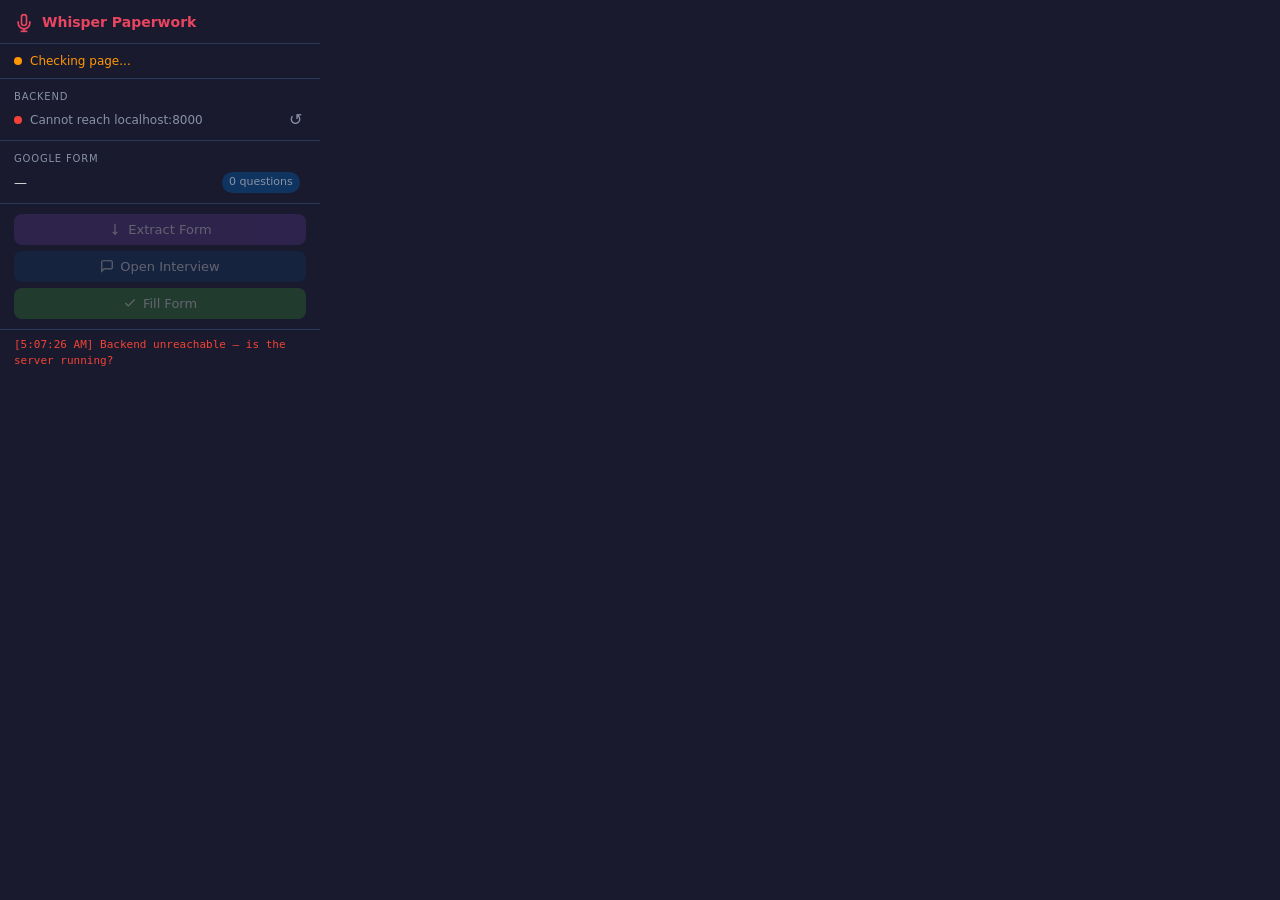
==== extension/popup/popup.html @ 276131f4 "feat: inject floating interview panel into Google Form page instead of opening new tab" ====
<!DOCTYPE html>
<html lang="en">
<head>
  <meta charset="UTF-8" />
  <meta name="viewport" content="width=device-width, initial-scale=1.0" />
  <title>Local Whisper Paperwork</title>
  <link rel="stylesheet" href="popup.css" />
</head>
<body>
  <header>
    <div class="logo">
      <svg width="20" height="20" viewBox="0 0 24 24" fill="none" stroke="currentColor" stroke-width="2">
        <path d="M12 2a3 3 0 0 0-3 3v7a3 3 0 0 0 6 0V5a3 3 0 0 0-3-3Z"/>
        <path d="M19 10v2a7 7 0 0 1-14 0v-2"/>
        <line x1="12" y1="19" x2="12" y2="22"/>
        <line x1="8" y1="22" x2="16" y2="22"/>
      </svg>
      <span>Whisper Paperwork</span>
    </div>
  </header>

  <!-- Status Banner -->
  <div id="status-banner" class="status-banner status-checking">
    <div class="status-dot"></div>
    <span id="status-text">Checking page...</span>
  </div>

  <!-- Backend Connection -->
  <div class="section">
    <div class="section-label">Backend</div>
    <div class="backend-row">
      <div id="backend-indicator" class="indicator indicator-checking"></div>
      <span id="backend-text">Connecting to localhost:8000…</span>
      <button id="btn-retry-backend" class="btn-icon" title="Retry connection">↺</button>
    </div>
  </div>

  <!-- Form Detection Section -->
  <div class="section" id="section-form">
    <div class="section-label">Google Form</div>
    <div id="form-info" class="form-info">
      <span id="form-title-text" class="form-title-text">—</span>
      <span id="form-question-count" class="badge">0 questions</span>
    </div>
  </div>

  <!-- Actions -->
  <div class="actions">
    <button id="btn-extract" class="btn btn-primary" disabled>
      <svg width="14" height="14" viewBox="0 0 24 24" fill="none" stroke="currentColor" stroke-width="2">
        <polyline points="8 17 12 21 16 17"/>
        <line x1="12" y1="21" x2="12" y2="3"/>
      </svg>
      Extract Form
    </button>

    <button id="btn-open-ui" class="btn btn-secondary" disabled>
      <svg width="14" height="14" viewBox="0 0 24 24" fill="none" stroke="currentColor" stroke-width="2">
        <path d="M21 15a2 2 0 0 1-2 2H7l-4 4V5a2 2 0 0 1 2-2h14a2 2 0 0 1 2 2z"/>
      </svg>
      Open Interview
    </button>

    <button id="btn-fill" class="btn btn-success" disabled>
      <svg width="14" height="14" viewBox="0 0 24 24" fill="none" stroke="currentColor" stroke-width="2">
        <polyline points="20 6 9 17 4 12"/>
      </svg>
      Fill Form
    </button>
  </div>

  <!-- Progress Bar (shown during fill) -->
  <div id="fill-progress" class="fill-progress hidden">
    <div class="progress-bar">
      <div id="progress-fill" class="progress-fill" style="width: 0%"></div>
    </div>
    <span id="progress-text">Filling 0 / 0 fields…</span>
  </div>

  <!-- Log -->
  <div id="log" class="log"></div>


  <script src="popup.js"></script>
</body>
</html>
---- extension/popup/popup.css ----
*, *::before, *::after {
  box-sizing: border-box;
  margin: 0;
  padding: 0;
}

:root {
  --bg: #1a1a2e;
  --surface: #16213e;
  --surface2: #0f3460;
  --accent: #e94560;
  --accent2: #533483;
  --success: #4caf50;
  --warning: #ff9800;
  --error: #f44336;
  --text: #eaeaea;
  --text-muted: #8892a4;
  --border: #2a3a5e;
  --radius: 8px;
  --font: 'Segoe UI', system-ui, sans-serif;
}

body {
  font-family: var(--font);
  background: var(--bg);
  color: var(--text);
  width: 320px;
  min-height: 100px;
  font-size: 13px;
  line-height: 1.5;
}

/* ── Header ── */
header {
  padding: 12px 14px 10px;
  border-bottom: 1px solid var(--border);
}

.logo {
  display: flex;
  align-items: center;
  gap: 8px;
  color: var(--accent);
  font-weight: 600;
  font-size: 14px;
}

/* ── Status Banner ── */
.status-banner {
  display: flex;
  align-items: center;
  gap: 8px;
  padding: 8px 14px;
  font-size: 12px;
  font-weight: 500;
  border-bottom: 1px solid var(--border);
}

.status-dot {
  width: 8px;
  height: 8px;
  border-radius: 50%;
  flex-shrink: 0;
}

.status-checking .status-dot { background: var(--warning); animation: pulse 1.5s infinite; }
.status-ok      .status-dot { background: var(--success); }
.status-error   .status-dot { background: var(--error); }
.status-none    .status-dot { background: var(--text-muted); }

.status-checking { color: var(--warning); }
.status-ok       { color: var(--success); }
.status-error    { color: var(--error); }
.status-none     { color: var(--text-muted); }

/* ── Sections ── */
.section {
  padding: 10px 14px;
  border-bottom: 1px solid var(--border);
}

.section-label {
  font-size: 10px;
  text-transform: uppercase;
  letter-spacing: 0.08em;
  color: var(--text-muted);
  margin-bottom: 6px;
}

/* Backend row */
.backend-row {
  display: flex;
  align-items: center;
  gap: 8px;
}

.indicator {
  width: 8px;
  height: 8px;
  border-radius: 50%;
  flex-shrink: 0;
}

.indicator-checking { background: var(--warning); animation: pulse 1.5s infinite; }
.indicator-ok       { background: var(--success); }
.indicator-error    { background: var(--error); }

#backend-text {
  flex: 1;
  font-size: 12px;
  color: var(--text-muted);
}

/* Form info */
.form-info {
  display: flex;
  align-items: center;
  gap: 8px;
  flex-wrap: wrap;
}

.form-title-text {
  font-size: 13px;
  color: var(--text);
  flex: 1;
  white-space: nowrap;
  overflow: hidden;
  text-overflow: ellipsis;
  max-width: 200px;
}

.badge {
  background: var(--surface2);
  color: var(--text-muted);
  font-size: 11px;
  padding: 2px 7px;
  border-radius: 99px;
  white-space: nowrap;
}

/* ── Action Buttons ── */
.actions {
  display: flex;
  flex-direction: column;
  gap: 6px;
  padding: 10px 14px;
  border-bottom: 1px solid var(--border);
}

.btn {
  display: flex;
  align-items: center;
  justify-content: center;
  gap: 6px;
  width: 100%;
  padding: 8px 14px;
  border: none;
  border-radius: var(--radius);
  font-family: var(--font);
  font-size: 13px;
  font-weight: 500;
  cursor: pointer;
  transition: opacity 0.15s, transform 0.1s;
}

.btn:hover:not(:disabled) { opacity: 0.88; }
.btn:active:not(:disabled) { transform: scale(0.98); }
.btn:disabled { opacity: 0.35; cursor: not-allowed; }

.btn-primary { background: var(--accent2); color: var(--text); }
.btn-secondary { background: var(--surface2); color: var(--text); }
.btn-success { background: #2e7d32; color: var(--text); }

.btn-icon {
  background: none;
  border: none;
  color: var(--text-muted);
  cursor: pointer;
  font-size: 16px;
  padding: 2px 4px;
  border-radius: 4px;
  line-height: 1;
}
.btn-icon:hover { color: var(--text); background: var(--surface); }

/* ── Progress Bar ── */
.fill-progress {
  padding: 8px 14px;
  border-bottom: 1px solid var(--border);
}

.progress-bar {
  height: 4px;
  background: var(--surface2);
  border-radius: 2px;
  overflow: hidden;
  margin-bottom: 4px;
}

.progress-fill {
  height: 100%;
  background: var(--success);
  transition: width 0.3s ease;
}

#progress-text {
  font-size: 11px;
  color: var(--text-muted);
}

/* ── Log ── */
.log {
  padding: 6px 14px;
  max-height: 80px;
  overflow-y: auto;
  font-size: 11px;
  color: var(--text-muted);
  font-family: 'Consolas', monospace;
}

.log-entry {
  padding: 1px 0;
}
.log-entry.error { color: var(--error); }
.log-entry.success { color: var(--success); }
.log-entry.info { color: var(--text-muted); }

/* ── Footer ── */
footer {
  padding: 8px 14px;
  text-align: right;
}

footer a {
  color: var(--text-muted);
  text-decoration: none;
  font-size: 11px;
}

footer a:hover { color: var(--accent); }

/* ── Utilities ── */
.hidden { display: none !important; }

@keyframes pulse {
  0%, 100% { opacity: 1; }
  50% { opacity: 0.4; }
}
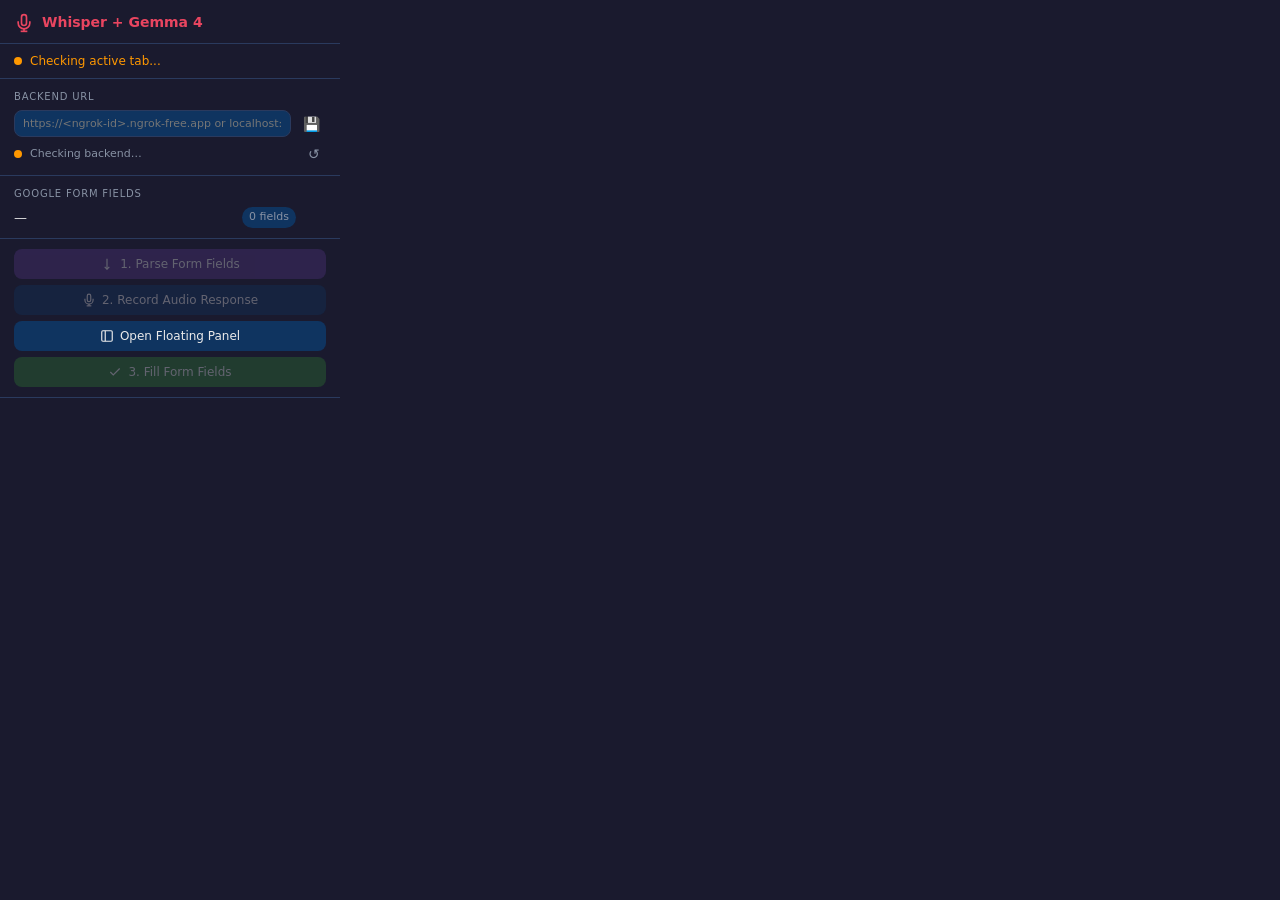
==== commit 8a158d1e: "implemented backend schema" ====
--- a/extension/popup/popup.html
+++ b/extension/popup/popup.html
@@ -15,58 +15,85 @@
         <line x1="12" y1="19" x2="12" y2="22"/>
         <line x1="8" y1="22" x2="16" y2="22"/>
       </svg>
-      <span>Whisper Paperwork</span>
+      <span>Whisper + Gemma 4</span>
     </div>
   </header>
 
   <!-- Status Banner -->
   <div id="status-banner" class="status-banner status-checking">
     <div class="status-dot"></div>
-    <span id="status-text">Checking page...</span>
+    <span id="status-text">Checking active tab...</span>
   </div>
 
-  <!-- Backend Connection -->
+  <!-- Backend Configuration -->
   <div class="section">
-    <div class="section-label">Backend</div>
-    <div class="backend-row">
+    <div class="section-label">Backend URL</div>
+    <div class="input-url-row">
+      <input type="text" id="backend-url-input" placeholder="https://<ngrok-id>.ngrok-free.app or localhost:8000" />
+      <button id="btn-save-url" class="btn-icon" title="Save URL">💾</button>
+    </div>
+    <div class="backend-row" style="margin-top: 6px;">
       <div id="backend-indicator" class="indicator indicator-checking"></div>
-      <span id="backend-text">Connecting to localhost:8000…</span>
-      <button id="btn-retry-backend" class="btn-icon" title="Retry connection">↺</button>
+      <span id="backend-text">Checking backend…</span>
+      <button id="btn-retry-backend" class="btn-icon" title="Refresh status">↺</button>
     </div>
   </div>
 
-  <!-- Form Detection Section -->
+  <!-- Form Fields Section -->
   <div class="section" id="section-form">
-    <div class="section-label">Google Form</div>
+    <div class="section-label">Google Form Fields</div>
     <div id="form-info" class="form-info">
       <span id="form-title-text" class="form-title-text">—</span>
-      <span id="form-question-count" class="badge">0 questions</span>
+      <span id="form-question-count" class="badge">0 fields</span>
     </div>
   </div>
 
   <!-- Actions -->
   <div class="actions">
-    <button id="btn-extract" class="btn btn-primary" disabled>
+    <!-- 1. Parse Fields -->
+    <button id="btn-parse-fields" class="btn btn-primary" disabled>
       <svg width="14" height="14" viewBox="0 0 24 24" fill="none" stroke="currentColor" stroke-width="2">
         <polyline points="8 17 12 21 16 17"/>
         <line x1="12" y1="21" x2="12" y2="3"/>
       </svg>
-      Extract Form
+      1. Parse Form Fields
     </button>
 
-    <button id="btn-open-ui" class="btn btn-secondary" disabled>
+    <!-- 2. Record & Process Audio -->
+    <button id="btn-record-audio" class="btn btn-secondary" disabled>
       <svg width="14" height="14" viewBox="0 0 24 24" fill="none" stroke="currentColor" stroke-width="2">
-        <path d="M21 15a2 2 0 0 1-2 2H7l-4 4V5a2 2 0 0 1 2-2h14a2 2 0 0 1 2 2z"/>
+        <path d="M12 2a3 3 0 0 0-3 3v7a3 3 0 0 0 6 0V5a3 3 0 0 0-3-3Z"/>
+        <path d="M19 10v2a7 7 0 0 1-14 0v-2"/>
+        <line x1="12" y1="19" x2="12" y2="22"/>
+        <line x1="8" y1="22" x2="16" y2="22"/>
       </svg>
-      Open Interview
+      <span id="mic-label">2. Record Audio Response</span>
     </button>
 
+    <!-- Floating Interview Panel Button -->
+    <button id="btn-open-panel" class="btn btn-secondary" style="background: var(--surface2);">
+      <svg width="14" height="14" viewBox="0 0 24 24" fill="none" stroke="currentColor" stroke-width="2">
+        <rect x="3" y="3" width="18" height="18" rx="2" ry="2"/>
+        <line x1="9" y1="3" x2="9" y2="21"/>
+      </svg>
+      Open Floating Panel
+    </button>
+
+    <!-- 3. Fill Form -->
     <button id="btn-fill" class="btn btn-success" disabled>
       <svg width="14" height="14" viewBox="0 0 24 24" fill="none" stroke="currentColor" stroke-width="2">
         <polyline points="20 6 9 17 4 12"/>
       </svg>
-      Fill Form
+      3. Fill Form Fields
     </button>
+  </div>
+
+  <!-- Transcript / Result Box -->
+  <div id="result-box" class="result-box hidden">
+    <div class="result-title">Transcript:</div>
+    <div id="transcript-preview" class="transcript-preview"></div>
+    <div class="result-title" style="margin-top: 6px;">Mapped Entries:</div>
+    <div id="mapped-preview" class="mapped-preview"></div>
   </div>
 
   <!-- Progress Bar (shown during fill) -->
@@ -80,7 +107,6 @@
   <!-- Log -->
   <div id="log" class="log"></div>
 
-
   <script src="popup.js"></script>
 </body>
 </html>
--- a/extension/popup/popup.css
+++ b/extension/popup/popup.css
@@ -24,8 +24,8 @@
   font-family: var(--font);
   background: var(--bg);
   color: var(--text);
-  width: 320px;
-  min-height: 100px;
+  width: 340px;
+  min-height: 120px;
   font-size: 13px;
   line-height: 1.5;
 }
@@ -87,6 +87,26 @@
   margin-bottom: 6px;
 }
 
+.input-url-row {
+  display: flex;
+  gap: 6px;
+}
+
+.input-url-row input {
+  flex: 1;
+  background: var(--surface2);
+  border: 1px solid var(--border);
+  border-radius: var(--radius);
+  padding: 6px 8px;
+  font-family: var(--font);
+  font-size: 11px;
+  color: var(--text);
+  outline: none;
+}
+.input-url-row input:focus {
+  border-color: var(--accent);
+}
+
 /* Backend row */
 .backend-row {
   display: flex;
@@ -107,8 +127,11 @@
 
 #backend-text {
   flex: 1;
-  font-size: 12px;
-  color: var(--text-muted);
+  font-size: 11px;
+  color: var(--text-muted);
+  white-space: nowrap;
+  overflow: hidden;
+  text-overflow: ellipsis;
 }
 
 /* Form info */
@@ -126,7 +149,7 @@
   white-space: nowrap;
   overflow: hidden;
   text-overflow: ellipsis;
-  max-width: 200px;
+  max-width: 220px;
 }
 
 .badge {
@@ -157,7 +180,7 @@
   border: none;
   border-radius: var(--radius);
   font-family: var(--font);
-  font-size: 13px;
+  font-size: 12px;
   font-weight: 500;
   cursor: pointer;
   transition: opacity 0.15s, transform 0.1s;
@@ -169,6 +192,7 @@
 
 .btn-primary { background: var(--accent2); color: var(--text); }
 .btn-secondary { background: var(--surface2); color: var(--text); }
+.btn-secondary.recording { background: var(--accent); animation: pulse 1s infinite; }
 .btn-success { background: #2e7d32; color: var(--text); }
 
 .btn-icon {
@@ -176,12 +200,42 @@
   border: none;
   color: var(--text-muted);
   cursor: pointer;
-  font-size: 16px;
-  padding: 2px 4px;
+  font-size: 14px;
+  padding: 4px 6px;
   border-radius: 4px;
   line-height: 1;
 }
 .btn-icon:hover { color: var(--text); background: var(--surface); }
+
+/* ── Result Box ── */
+.result-box {
+  padding: 8px 14px;
+  border-bottom: 1px solid var(--border);
+  background: rgba(0, 0, 0, 0.15);
+  max-height: 130px;
+  overflow-y: auto;
+}
+
+.result-title {
+  font-size: 10px;
+  text-transform: uppercase;
+  color: var(--text-muted);
+}
+
+.transcript-preview {
+  font-size: 12px;
+  color: var(--text);
+  font-style: italic;
+  margin-top: 2px;
+}
+
+.mapped-preview {
+  font-size: 11px;
+  color: var(--success);
+  font-family: 'Consolas', monospace;
+  white-space: pre-wrap;
+  margin-top: 2px;
+}
 
 /* ── Progress Bar ── */
 .fill-progress {
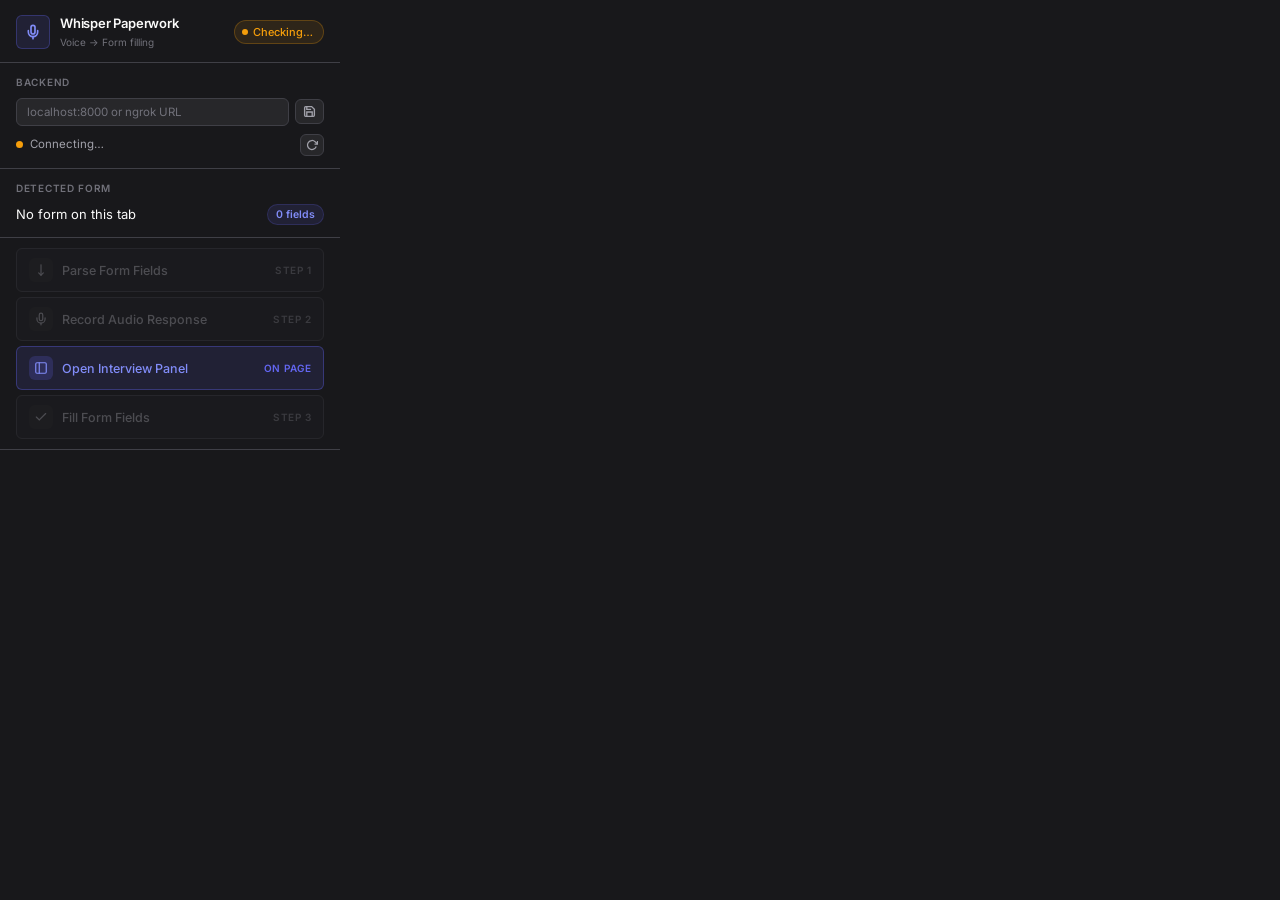
==== commit a3f9b333: "fix(extension): manifest match pattern & redesign popup UI" ====
--- a/extension/popup/popup.html
+++ b/extension/popup/popup.html
@@ -3,108 +3,126 @@
 <head>
   <meta charset="UTF-8" />
   <meta name="viewport" content="width=device-width, initial-scale=1.0" />
-  <title>Local Whisper Paperwork</title>
+  <title>Whisper Paperwork</title>
+  <link rel="preconnect" href="https://fonts.googleapis.com" />
+  <link href="https://fonts.googleapis.com/css2?family=Inter:wght@400;500;600;700&display=swap" rel="stylesheet" />
   <link rel="stylesheet" href="popup.css" />
 </head>
 <body>
-  <header>
-    <div class="logo">
-      <svg width="20" height="20" viewBox="0 0 24 24" fill="none" stroke="currentColor" stroke-width="2">
-        <path d="M12 2a3 3 0 0 0-3 3v7a3 3 0 0 0 6 0V5a3 3 0 0 0-3-3Z"/>
-        <path d="M19 10v2a7 7 0 0 1-14 0v-2"/>
-        <line x1="12" y1="19" x2="12" y2="22"/>
-        <line x1="8" y1="22" x2="16" y2="22"/>
-      </svg>
-      <span>Whisper + Gemma 4</span>
+
+  <!-- ── Header ─────────────────────────────────────────────── -->
+  <header class="header">
+    <div class="header-brand">
+      <div class="brand-icon">
+        <svg width="16" height="16" viewBox="0 0 24 24" fill="none" stroke="currentColor" stroke-width="2.5" stroke-linecap="round" stroke-linejoin="round">
+          <path d="M12 2a3 3 0 0 0-3 3v7a3 3 0 0 0 6 0V5a3 3 0 0 0-3-3Z"/>
+          <path d="M19 10v2a7 7 0 0 1-14 0v-2"/>
+          <line x1="12" y1="19" x2="12" y2="22"/>
+        </svg>
+      </div>
+      <div>
+        <div class="brand-name">Whisper Paperwork</div>
+        <div class="brand-tagline">Voice → Form filling</div>
+      </div>
+    </div>
+    <div id="tab-pill" class="tab-pill tab-pill--checking">
+      <span class="tab-pill__dot"></span>
+      <span id="tab-pill-text">Checking…</span>
     </div>
   </header>
 
-  <!-- Status Banner -->
-  <div id="status-banner" class="status-banner status-checking">
-    <div class="status-dot"></div>
-    <span id="status-text">Checking active tab...</span>
-  </div>
+  <!-- ── Backend card ────────────────────────────────────────── -->
+  <section class="card">
+    <div class="card-label">Backend</div>
+    <div class="url-row">
+      <input
+        type="text"
+        id="backend-url-input"
+        class="url-input"
+        placeholder="localhost:8000 or ngrok URL"
+        autocomplete="off"
+        spellcheck="false"
+      />
+      <button id="btn-save-url" class="icon-btn" title="Save URL">
+        <svg width="13" height="13" viewBox="0 0 24 24" fill="none" stroke="currentColor" stroke-width="2.5"><path d="M19 21H5a2 2 0 0 1-2-2V5a2 2 0 0 1 2-2h11l5 5v11a2 2 0 0 1-2 2z"/><polyline points="17 21 17 13 7 13 7 21"/><polyline points="7 3 7 8 15 8"/></svg>
+      </button>
+    </div>
+    <div class="backend-status-row">
+      <div class="status-dot" id="backend-dot" data-state="checking"></div>
+      <span class="status-text" id="backend-text">Connecting…</span>
+      <button id="btn-retry-backend" class="icon-btn icon-btn--sm" title="Retry">
+        <svg width="12" height="12" viewBox="0 0 24 24" fill="none" stroke="currentColor" stroke-width="2.5"><polyline points="23 4 23 10 17 10"/><path d="M20.49 15a9 9 0 1 1-2.12-9.36L23 10"/></svg>
+      </button>
+    </div>
+  </section>
 
-  <!-- Backend Configuration -->
-  <div class="section">
-    <div class="section-label">Backend URL</div>
-    <div class="input-url-row">
-      <input type="text" id="backend-url-input" placeholder="https://<ngrok-id>.ngrok-free.app or localhost:8000" />
-      <button id="btn-save-url" class="btn-icon" title="Save URL">💾</button>
+  <!-- ── Form info card ──────────────────────────────────────── -->
+  <section class="card" id="section-form">
+    <div class="card-label">Detected Form</div>
+    <div class="form-row">
+      <span class="form-title" id="form-title-text">No form on this tab</span>
+      <span class="field-badge" id="form-question-count">0 fields</span>
     </div>
-    <div class="backend-row" style="margin-top: 6px;">
-      <div id="backend-indicator" class="indicator indicator-checking"></div>
-      <span id="backend-text">Checking backend…</span>
-      <button id="btn-retry-backend" class="btn-icon" title="Refresh status">↺</button>
+  </section>
+
+  <!-- ── Actions ────────────────────────────────────────────── -->
+  <section class="actions-section">
+
+    <button id="btn-parse-fields" class="action-btn" disabled>
+      <span class="action-btn__icon">
+        <svg width="14" height="14" viewBox="0 0 24 24" fill="none" stroke="currentColor" stroke-width="2" stroke-linecap="round"><polyline points="8 17 12 21 16 17"/><line x1="12" y1="21" x2="12" y2="3"/></svg>
+      </span>
+      <span class="action-btn__label">Parse Form Fields</span>
+      <span class="action-btn__step">Step 1</span>
+    </button>
+
+    <button id="btn-record-audio" class="action-btn" disabled>
+      <span class="action-btn__icon" id="mic-icon">
+        <svg width="14" height="14" viewBox="0 0 24 24" fill="none" stroke="currentColor" stroke-width="2" stroke-linecap="round"><path d="M12 2a3 3 0 0 0-3 3v7a3 3 0 0 0 6 0V5a3 3 0 0 0-3-3Z"/><path d="M19 10v2a7 7 0 0 1-14 0v-2"/><line x1="12" y1="19" x2="12" y2="22"/></svg>
+      </span>
+      <span class="action-btn__label" id="mic-label">Record Audio Response</span>
+      <span class="action-btn__step">Step 2</span>
+    </button>
+
+    <button id="btn-open-panel" class="action-btn action-btn--highlight">
+      <span class="action-btn__icon">
+        <svg width="14" height="14" viewBox="0 0 24 24" fill="none" stroke="currentColor" stroke-width="2" stroke-linecap="round"><rect x="3" y="3" width="18" height="18" rx="2"/><line x1="9" y1="3" x2="9" y2="21"/></svg>
+      </span>
+      <span class="action-btn__label">Open Interview Panel</span>
+      <span class="action-btn__step">On page</span>
+    </button>
+
+    <button id="btn-fill" class="action-btn action-btn--success" disabled>
+      <span class="action-btn__icon">
+        <svg width="14" height="14" viewBox="0 0 24 24" fill="none" stroke="currentColor" stroke-width="2" stroke-linecap="round"><polyline points="20 6 9 17 4 12"/></svg>
+      </span>
+      <span class="action-btn__label">Fill Form Fields</span>
+      <span class="action-btn__step">Step 3</span>
+    </button>
+
+  </section>
+
+  <!-- ── Transcript result ───────────────────────────────────── -->
+  <div id="result-box" class="result-box hidden">
+    <div class="result-row">
+      <span class="result-label">Transcript</span>
+      <div id="transcript-preview" class="result-content"></div>
+    </div>
+    <div class="result-row" style="margin-top: 6px;">
+      <span class="result-label">Mapped</span>
+      <div id="mapped-preview" class="result-content result-content--mono"></div>
     </div>
   </div>
 
-  <!-- Form Fields Section -->
-  <div class="section" id="section-form">
-    <div class="section-label">Google Form Fields</div>
-    <div id="form-info" class="form-info">
-      <span id="form-title-text" class="form-title-text">—</span>
-      <span id="form-question-count" class="badge">0 fields</span>
+  <!-- ── Fill progress ──────────────────────────────────────── -->
+  <div id="fill-progress" class="fill-progress hidden">
+    <div class="progress-track">
+      <div id="progress-fill" class="progress-bar-fill" style="width: 0%"></div>
     </div>
+    <span id="progress-text" class="progress-label">Filling…</span>
   </div>
 
-  <!-- Actions -->
-  <div class="actions">
-    <!-- 1. Parse Fields -->
-    <button id="btn-parse-fields" class="btn btn-primary" disabled>
-      <svg width="14" height="14" viewBox="0 0 24 24" fill="none" stroke="currentColor" stroke-width="2">
-        <polyline points="8 17 12 21 16 17"/>
-        <line x1="12" y1="21" x2="12" y2="3"/>
-      </svg>
-      1. Parse Form Fields
-    </button>
-
-    <!-- 2. Record & Process Audio -->
-    <button id="btn-record-audio" class="btn btn-secondary" disabled>
-      <svg width="14" height="14" viewBox="0 0 24 24" fill="none" stroke="currentColor" stroke-width="2">
-        <path d="M12 2a3 3 0 0 0-3 3v7a3 3 0 0 0 6 0V5a3 3 0 0 0-3-3Z"/>
-        <path d="M19 10v2a7 7 0 0 1-14 0v-2"/>
-        <line x1="12" y1="19" x2="12" y2="22"/>
-        <line x1="8" y1="22" x2="16" y2="22"/>
-      </svg>
-      <span id="mic-label">2. Record Audio Response</span>
-    </button>
-
-    <!-- Floating Interview Panel Button -->
-    <button id="btn-open-panel" class="btn btn-secondary" style="background: var(--surface2);">
-      <svg width="14" height="14" viewBox="0 0 24 24" fill="none" stroke="currentColor" stroke-width="2">
-        <rect x="3" y="3" width="18" height="18" rx="2" ry="2"/>
-        <line x1="9" y1="3" x2="9" y2="21"/>
-      </svg>
-      Open Floating Panel
-    </button>
-
-    <!-- 3. Fill Form -->
-    <button id="btn-fill" class="btn btn-success" disabled>
-      <svg width="14" height="14" viewBox="0 0 24 24" fill="none" stroke="currentColor" stroke-width="2">
-        <polyline points="20 6 9 17 4 12"/>
-      </svg>
-      3. Fill Form Fields
-    </button>
-  </div>
-
-  <!-- Transcript / Result Box -->
-  <div id="result-box" class="result-box hidden">
-    <div class="result-title">Transcript:</div>
-    <div id="transcript-preview" class="transcript-preview"></div>
-    <div class="result-title" style="margin-top: 6px;">Mapped Entries:</div>
-    <div id="mapped-preview" class="mapped-preview"></div>
-  </div>
-
-  <!-- Progress Bar (shown during fill) -->
-  <div id="fill-progress" class="fill-progress hidden">
-    <div class="progress-bar">
-      <div id="progress-fill" class="progress-fill" style="width: 0%"></div>
-    </div>
-    <span id="progress-text">Filling 0 / 0 fields…</span>
-  </div>
-
-  <!-- Log -->
+  <!-- ── Log ────────────────────────────────────────────────── -->
   <div id="log" class="log"></div>
 
   <script src="popup.js"></script>
--- a/extension/popup/popup.css
+++ b/extension/popup/popup.css
@@ -1,3 +1,5 @@
+@import url('https://fonts.googleapis.com/css2?family=Inter:wght@400;500;600;700&display=swap');
+
 *, *::before, *::after {
   box-sizing: border-box;
   margin: 0;
@@ -5,19 +7,30 @@
 }
 
 :root {
-  --bg: #1a1a2e;
-  --surface: #16213e;
-  --surface2: #0f3460;
-  --accent: #e94560;
-  --accent2: #533483;
-  --success: #4caf50;
-  --warning: #ff9800;
-  --error: #f44336;
-  --text: #eaeaea;
-  --text-muted: #8892a4;
-  --border: #2a3a5e;
-  --radius: 8px;
-  --font: 'Segoe UI', system-ui, sans-serif;
+  --bg:        #18181b;
+  --surface:   #1f1f23;
+  --surface2:  #27272a;
+  --border:    #3f3f46;
+  --border-lt: #52525b;
+
+  --text:      #fafafa;
+  --text-2:    #a1a1aa;
+  --text-3:    #71717a;
+
+  --accent:    #6366f1;       /* indigo — main CTA */
+  --accent-lt: #818cf8;
+  --accent-bg: rgba(99,102,241,0.12);
+
+  --green:     #22c55e;
+  --green-bg:  rgba(34,197,94,0.1);
+  --amber:     #f59e0b;
+  --red:       #ef4444;
+
+  --radius-sm: 6px;
+  --radius:    10px;
+  --radius-lg: 14px;
+
+  --font: 'Inter', system-ui, -apple-system, sans-serif;
 }
 
 body {
@@ -25,278 +38,424 @@
   background: var(--bg);
   color: var(--text);
   width: 340px;
-  min-height: 120px;
   font-size: 13px;
   line-height: 1.5;
-}
-
-/* ── Header ── */
-header {
-  padding: 12px 14px 10px;
+  -webkit-font-smoothing: antialiased;
+}
+
+/* ─── Header ──────────────────────────────────────────────────── */
+.header {
+  display: flex;
+  align-items: center;
+  justify-content: space-between;
+  padding: 14px 16px 12px;
   border-bottom: 1px solid var(--border);
 }
 
-.logo {
-  display: flex;
-  align-items: center;
+.header-brand {
+  display: flex;
+  align-items: center;
+  gap: 10px;
+}
+
+.brand-icon {
+  width: 34px;
+  height: 34px;
+  border-radius: var(--radius-sm);
+  background: var(--accent-bg);
+  border: 1px solid rgba(99,102,241,0.3);
+  color: var(--accent-lt);
+  display: flex;
+  align-items: center;
+  justify-content: center;
+  flex-shrink: 0;
+}
+
+.brand-name {
+  font-size: 13px;
+  font-weight: 600;
+  color: var(--text);
+  letter-spacing: -0.2px;
+}
+
+.brand-tagline {
+  font-size: 10px;
+  color: var(--text-3);
+  margin-top: 1px;
+}
+
+/* Tab status pill */
+.tab-pill {
+  display: inline-flex;
+  align-items: center;
+  gap: 5px;
+  padding: 3px 10px 3px 7px;
+  border-radius: 99px;
+  font-size: 11px;
+  font-weight: 500;
+  border: 1px solid transparent;
+  transition: all 0.2s;
+}
+
+.tab-pill__dot {
+  width: 6px;
+  height: 6px;
+  border-radius: 50%;
+  flex-shrink: 0;
+}
+
+.tab-pill--checking {
+  background: rgba(245,158,11,0.1);
+  border-color: rgba(245,158,11,0.25);
+  color: var(--amber);
+}
+.tab-pill--checking .tab-pill__dot {
+  background: var(--amber);
+  animation: blink 1.4s ease-in-out infinite;
+}
+
+.tab-pill--ok {
+  background: rgba(34,197,94,0.1);
+  border-color: rgba(34,197,94,0.25);
+  color: var(--green);
+}
+.tab-pill--ok .tab-pill__dot { background: var(--green); }
+
+.tab-pill--none {
+  background: var(--surface2);
+  border-color: var(--border);
+  color: var(--text-3);
+}
+.tab-pill--none .tab-pill__dot { background: var(--text-3); }
+
+.tab-pill--error {
+  background: rgba(239,68,68,0.1);
+  border-color: rgba(239,68,68,0.25);
+  color: var(--red);
+}
+.tab-pill--error .tab-pill__dot { background: var(--red); }
+
+/* ─── Cards ───────────────────────────────────────────────────── */
+.card {
+  padding: 12px 16px;
+  border-bottom: 1px solid var(--border);
+  display: flex;
+  flex-direction: column;
   gap: 8px;
-  color: var(--accent);
+}
+
+.card-label {
+  font-size: 10px;
   font-weight: 600;
-  font-size: 14px;
-}
-
-/* ── Status Banner ── */
-.status-banner {
-  display: flex;
-  align-items: center;
-  gap: 8px;
-  padding: 8px 14px;
-  font-size: 12px;
-  font-weight: 500;
-  border-bottom: 1px solid var(--border);
+  text-transform: uppercase;
+  letter-spacing: 0.7px;
+  color: var(--text-3);
+}
+
+/* Backend URL input row */
+.url-row {
+  display: flex;
+  gap: 6px;
+  align-items: center;
+}
+
+.url-input {
+  flex: 1;
+  background: var(--surface2);
+  border: 1px solid var(--border);
+  border-radius: var(--radius-sm);
+  padding: 6px 10px;
+  font-family: var(--font);
+  font-size: 11.5px;
+  color: var(--text);
+  outline: none;
+  transition: border-color 0.15s;
+}
+
+.url-input::placeholder { color: var(--text-3); }
+.url-input:focus { border-color: var(--accent); }
+
+.backend-status-row {
+  display: flex;
+  align-items: center;
+  gap: 7px;
 }
 
 .status-dot {
-  width: 8px;
-  height: 8px;
+  width: 7px;
+  height: 7px;
   border-radius: 50%;
   flex-shrink: 0;
-}
-
-.status-checking .status-dot { background: var(--warning); animation: pulse 1.5s infinite; }
-.status-ok      .status-dot { background: var(--success); }
-.status-error   .status-dot { background: var(--error); }
-.status-none    .status-dot { background: var(--text-muted); }
-
-.status-checking { color: var(--warning); }
-.status-ok       { color: var(--success); }
-.status-error    { color: var(--error); }
-.status-none     { color: var(--text-muted); }
-
-/* ── Sections ── */
-.section {
-  padding: 10px 14px;
-  border-bottom: 1px solid var(--border);
-}
-
-.section-label {
-  font-size: 10px;
-  text-transform: uppercase;
-  letter-spacing: 0.08em;
-  color: var(--text-muted);
-  margin-bottom: 6px;
-}
-
-.input-url-row {
-  display: flex;
-  gap: 6px;
-}
-
-.input-url-row input {
+  background: var(--amber);
+  transition: background 0.2s;
+}
+.status-dot[data-state="ok"]       { background: var(--green); }
+.status-dot[data-state="error"]    { background: var(--red); }
+.status-dot[data-state="checking"] { background: var(--amber); animation: blink 1.4s infinite; }
+
+.status-text {
   flex: 1;
-  background: var(--surface2);
-  border: 1px solid var(--border);
-  border-radius: var(--radius);
-  padding: 6px 8px;
-  font-family: var(--font);
-  font-size: 11px;
-  color: var(--text);
-  outline: none;
-}
-.input-url-row input:focus {
-  border-color: var(--accent);
-}
-
-/* Backend row */
-.backend-row {
-  display: flex;
-  align-items: center;
-  gap: 8px;
-}
-
-.indicator {
-  width: 8px;
-  height: 8px;
-  border-radius: 50%;
-  flex-shrink: 0;
-}
-
-.indicator-checking { background: var(--warning); animation: pulse 1.5s infinite; }
-.indicator-ok       { background: var(--success); }
-.indicator-error    { background: var(--error); }
-
-#backend-text {
-  flex: 1;
-  font-size: 11px;
-  color: var(--text-muted);
+  font-size: 11.5px;
+  color: var(--text-2);
   white-space: nowrap;
   overflow: hidden;
   text-overflow: ellipsis;
 }
 
-/* Form info */
-.form-info {
+/* Form title row */
+.form-row {
   display: flex;
   align-items: center;
   gap: 8px;
-  flex-wrap: wrap;
-}
-
-.form-title-text {
+}
+
+.form-title {
+  flex: 1;
   font-size: 13px;
   color: var(--text);
-  flex: 1;
   white-space: nowrap;
   overflow: hidden;
   text-overflow: ellipsis;
-  max-width: 220px;
-}
-
-.badge {
-  background: var(--surface2);
-  color: var(--text-muted);
-  font-size: 11px;
-  padding: 2px 7px;
+}
+
+.field-badge {
+  flex-shrink: 0;
+  font-size: 10.5px;
+  font-weight: 600;
+  padding: 2px 8px;
   border-radius: 99px;
-  white-space: nowrap;
-}
-
-/* ── Action Buttons ── */
-.actions {
+  background: var(--accent-bg);
+  color: var(--accent-lt);
+  border: 1px solid rgba(99,102,241,0.2);
+}
+
+/* ─── Icon buttons ────────────────────────────────────────────── */
+.icon-btn {
+  display: flex;
+  align-items: center;
+  justify-content: center;
+  background: var(--surface2);
+  border: 1px solid var(--border);
+  border-radius: var(--radius-sm);
+  color: var(--text-2);
+  cursor: pointer;
+  padding: 5px 7px;
+  transition: color 0.15s, border-color 0.15s, background 0.15s;
+  line-height: 1;
+}
+
+.icon-btn:hover {
+  color: var(--text);
+  border-color: var(--border-lt);
+  background: var(--surface);
+}
+
+.icon-btn--sm { padding: 4px 5px; }
+
+/* ─── Action buttons ──────────────────────────────────────────── */
+.actions-section {
+  padding: 10px 16px;
+  border-bottom: 1px solid var(--border);
+  display: flex;
+  flex-direction: column;
+  gap: 5px;
+}
+
+.action-btn {
+  display: flex;
+  align-items: center;
+  gap: 9px;
+  width: 100%;
+  padding: 9px 12px;
+  background: var(--surface);
+  border: 1px solid var(--border);
+  border-radius: var(--radius-sm);
+  color: var(--text-2);
+  font-family: var(--font);
+  font-size: 12.5px;
+  font-weight: 500;
+  cursor: pointer;
+  text-align: left;
+  transition: all 0.15s;
+  position: relative;
+}
+
+.action-btn:hover:not(:disabled) {
+  background: var(--surface2);
+  color: var(--text);
+  border-color: var(--border-lt);
+}
+
+.action-btn:active:not(:disabled) {
+  transform: scale(0.99);
+}
+
+.action-btn:disabled {
+  opacity: 0.38;
+  cursor: not-allowed;
+}
+
+.action-btn__icon {
+  display: flex;
+  align-items: center;
+  justify-content: center;
+  width: 24px;
+  height: 24px;
+  border-radius: 6px;
+  background: var(--surface2);
+  flex-shrink: 0;
+  color: var(--text-2);
+  transition: color 0.15s, background 0.15s;
+}
+
+.action-btn:hover:not(:disabled) .action-btn__icon {
+  background: var(--accent-bg);
+  color: var(--accent-lt);
+}
+
+.action-btn__label {
+  flex: 1;
+}
+
+.action-btn__step {
+  font-size: 10px;
+  font-weight: 600;
+  color: var(--text-3);
+  text-transform: uppercase;
+  letter-spacing: 0.5px;
+  flex-shrink: 0;
+}
+
+/* Highlight variant — interview panel button */
+.action-btn--highlight {
+  background: var(--accent-bg);
+  border-color: rgba(99,102,241,0.35);
+  color: var(--accent-lt);
+}
+
+.action-btn--highlight .action-btn__icon {
+  background: rgba(99,102,241,0.2);
+  color: var(--accent-lt);
+}
+
+.action-btn--highlight .action-btn__step { color: var(--accent); }
+
+.action-btn--highlight:hover:not(:disabled) {
+  background: rgba(99,102,241,0.18);
+  border-color: rgba(99,102,241,0.5);
+  color: #a5b4fc;
+}
+
+/* Success variant — fill button */
+.action-btn--success:not(:disabled) {
+  background: var(--green-bg);
+  border-color: rgba(34,197,94,0.3);
+  color: #86efac;
+}
+
+.action-btn--success:not(:disabled) .action-btn__icon {
+  background: rgba(34,197,94,0.15);
+  color: #86efac;
+}
+
+.action-btn--success:not(:disabled) .action-btn__step { color: var(--green); }
+
+.action-btn--success:not(:disabled):hover {
+  background: rgba(34,197,94,0.18);
+  border-color: rgba(34,197,94,0.45);
+}
+
+/* Recording state */
+.action-btn.recording {
+  background: rgba(239,68,68,0.1);
+  border-color: rgba(239,68,68,0.35);
+  color: #fca5a5;
+  animation: blink 1s ease-in-out infinite;
+}
+
+/* ─── Result box ──────────────────────────────────────────────── */
+.result-box {
+  padding: 10px 16px;
+  border-bottom: 1px solid var(--border);
+  background: rgba(0,0,0,0.2);
+  max-height: 120px;
+  overflow-y: auto;
   display: flex;
   flex-direction: column;
   gap: 6px;
-  padding: 10px 14px;
+}
+
+.result-row { display: flex; flex-direction: column; gap: 2px; }
+
+.result-label {
+  font-size: 10px;
+  font-weight: 600;
+  text-transform: uppercase;
+  letter-spacing: 0.6px;
+  color: var(--text-3);
+}
+
+.result-content {
+  font-size: 12px;
+  color: var(--text-2);
+  font-style: italic;
+}
+
+.result-content--mono {
+  font-family: 'Consolas', 'JetBrains Mono', monospace;
+  font-size: 11px;
+  color: var(--green);
+  font-style: normal;
+  white-space: pre-wrap;
+}
+
+/* ─── Fill progress ───────────────────────────────────────────── */
+.fill-progress {
+  padding: 10px 16px;
   border-bottom: 1px solid var(--border);
-}
-
-.btn {
-  display: flex;
-  align-items: center;
-  justify-content: center;
-  gap: 6px;
-  width: 100%;
-  padding: 8px 14px;
-  border: none;
-  border-radius: var(--radius);
-  font-family: var(--font);
-  font-size: 12px;
-  font-weight: 500;
-  cursor: pointer;
-  transition: opacity 0.15s, transform 0.1s;
-}
-
-.btn:hover:not(:disabled) { opacity: 0.88; }
-.btn:active:not(:disabled) { transform: scale(0.98); }
-.btn:disabled { opacity: 0.35; cursor: not-allowed; }
-
-.btn-primary { background: var(--accent2); color: var(--text); }
-.btn-secondary { background: var(--surface2); color: var(--text); }
-.btn-secondary.recording { background: var(--accent); animation: pulse 1s infinite; }
-.btn-success { background: #2e7d32; color: var(--text); }
-
-.btn-icon {
-  background: none;
-  border: none;
-  color: var(--text-muted);
-  cursor: pointer;
-  font-size: 14px;
-  padding: 4px 6px;
-  border-radius: 4px;
-  line-height: 1;
-}
-.btn-icon:hover { color: var(--text); background: var(--surface); }
-
-/* ── Result Box ── */
-.result-box {
-  padding: 8px 14px;
-  border-bottom: 1px solid var(--border);
-  background: rgba(0, 0, 0, 0.15);
-  max-height: 130px;
-  overflow-y: auto;
-}
-
-.result-title {
-  font-size: 10px;
-  text-transform: uppercase;
-  color: var(--text-muted);
-}
-
-.transcript-preview {
-  font-size: 12px;
-  color: var(--text);
-  font-style: italic;
-  margin-top: 2px;
-}
-
-.mapped-preview {
-  font-size: 11px;
-  color: var(--success);
-  font-family: 'Consolas', monospace;
-  white-space: pre-wrap;
-  margin-top: 2px;
-}
-
-/* ── Progress Bar ── */
-.fill-progress {
-  padding: 8px 14px;
-  border-bottom: 1px solid var(--border);
-}
-
-.progress-bar {
-  height: 4px;
+  display: flex;
+  flex-direction: column;
+  gap: 5px;
+}
+
+.progress-track {
+  height: 3px;
   background: var(--surface2);
   border-radius: 2px;
   overflow: hidden;
-  margin-bottom: 4px;
-}
-
-.progress-fill {
+}
+
+.progress-bar-fill {
   height: 100%;
-  background: var(--success);
+  background: linear-gradient(90deg, var(--accent), #818cf8);
+  border-radius: 2px;
   transition: width 0.3s ease;
 }
 
-#progress-text {
+.progress-label {
   font-size: 11px;
-  color: var(--text-muted);
-}
-
-/* ── Log ── */
+  color: var(--text-3);
+}
+
+/* ─── Log ─────────────────────────────────────────────────────── */
 .log {
-  padding: 6px 14px;
-  max-height: 80px;
+  padding: 6px 16px 10px;
+  max-height: 72px;
   overflow-y: auto;
   font-size: 11px;
-  color: var(--text-muted);
-  font-family: 'Consolas', monospace;
-}
-
-.log-entry {
-  padding: 1px 0;
-}
-.log-entry.error { color: var(--error); }
-.log-entry.success { color: var(--success); }
-.log-entry.info { color: var(--text-muted); }
-
-/* ── Footer ── */
-footer {
-  padding: 8px 14px;
-  text-align: right;
-}
-
-footer a {
-  color: var(--text-muted);
-  text-decoration: none;
-  font-size: 11px;
-}
-
-footer a:hover { color: var(--accent); }
-
-/* ── Utilities ── */
+  color: var(--text-3);
+  font-family: 'Consolas', 'JetBrains Mono', monospace;
+}
+
+.log-entry        { padding: 1px 0; }
+.log-entry.error   { color: var(--red); }
+.log-entry.success { color: var(--green); }
+.log-entry.info    { color: var(--text-3); }
+
+/* ─── Utilities ───────────────────────────────────────────────── */
 .hidden { display: none !important; }
 
-@keyframes pulse {
+@keyframes blink {
   0%, 100% { opacity: 1; }
-  50% { opacity: 0.4; }
-}
+  50%       { opacity: 0.35; }
+}
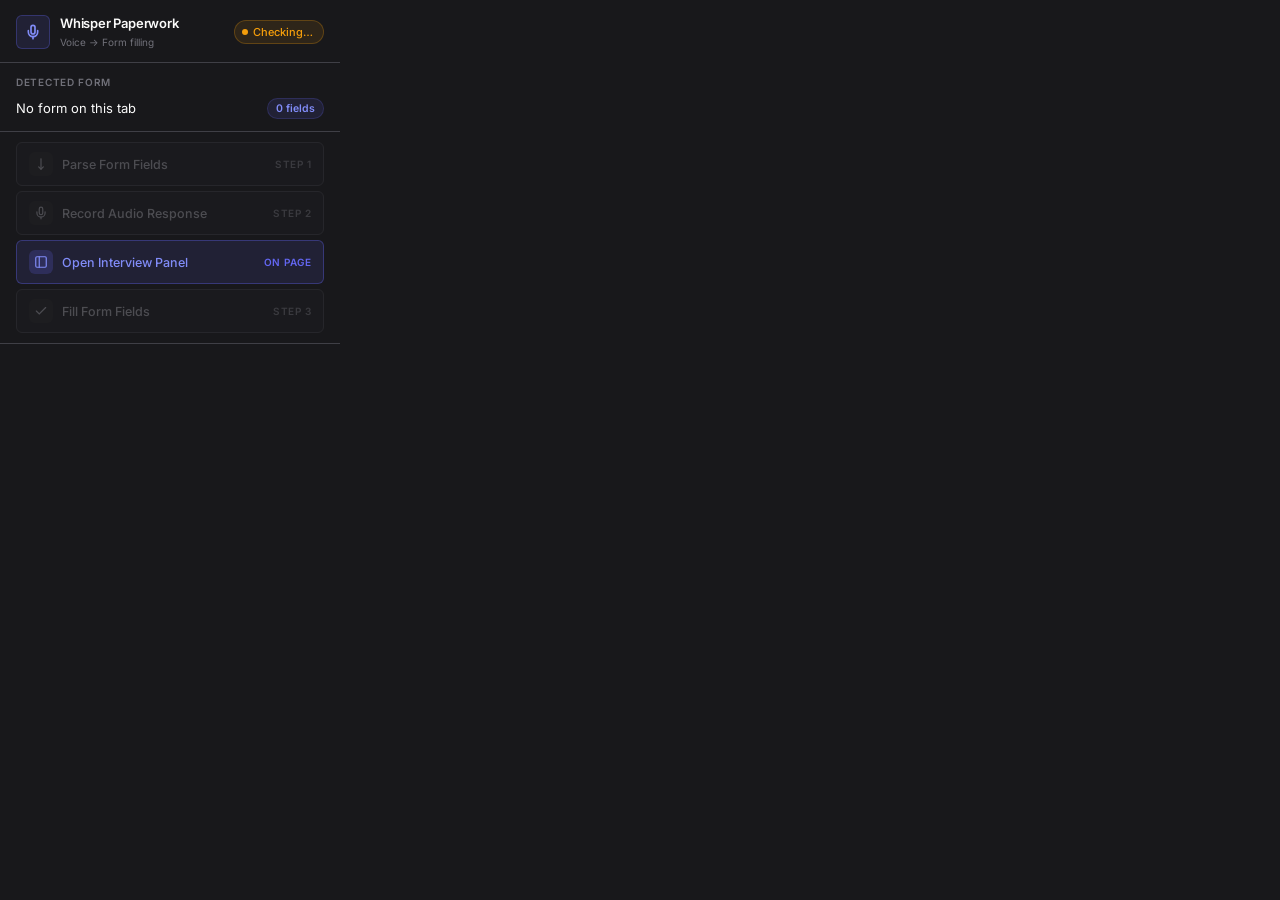
==== commit 28c1854c: "feat(extension): hide backend config section from popup UI" ====
--- a/extension/popup/popup.html
+++ b/extension/popup/popup.html
@@ -31,30 +31,6 @@
     </div>
   </header>
 
-  <!-- ── Backend card ────────────────────────────────────────── -->
-  <section class="card">
-    <div class="card-label">Backend</div>
-    <div class="url-row">
-      <input
-        type="text"
-        id="backend-url-input"
-        class="url-input"
-        placeholder="localhost:8000 or ngrok URL"
-        autocomplete="off"
-        spellcheck="false"
-      />
-      <button id="btn-save-url" class="icon-btn" title="Save URL">
-        <svg width="13" height="13" viewBox="0 0 24 24" fill="none" stroke="currentColor" stroke-width="2.5"><path d="M19 21H5a2 2 0 0 1-2-2V5a2 2 0 0 1 2-2h11l5 5v11a2 2 0 0 1-2 2z"/><polyline points="17 21 17 13 7 13 7 21"/><polyline points="7 3 7 8 15 8"/></svg>
-      </button>
-    </div>
-    <div class="backend-status-row">
-      <div class="status-dot" id="backend-dot" data-state="checking"></div>
-      <span class="status-text" id="backend-text">Connecting…</span>
-      <button id="btn-retry-backend" class="icon-btn icon-btn--sm" title="Retry">
-        <svg width="12" height="12" viewBox="0 0 24 24" fill="none" stroke="currentColor" stroke-width="2.5"><polyline points="23 4 23 10 17 10"/><path d="M20.49 15a9 9 0 1 1-2.12-9.36L23 10"/></svg>
-      </button>
-    </div>
-  </section>
 
   <!-- ── Form info card ──────────────────────────────────────── -->
   <section class="card" id="section-form">
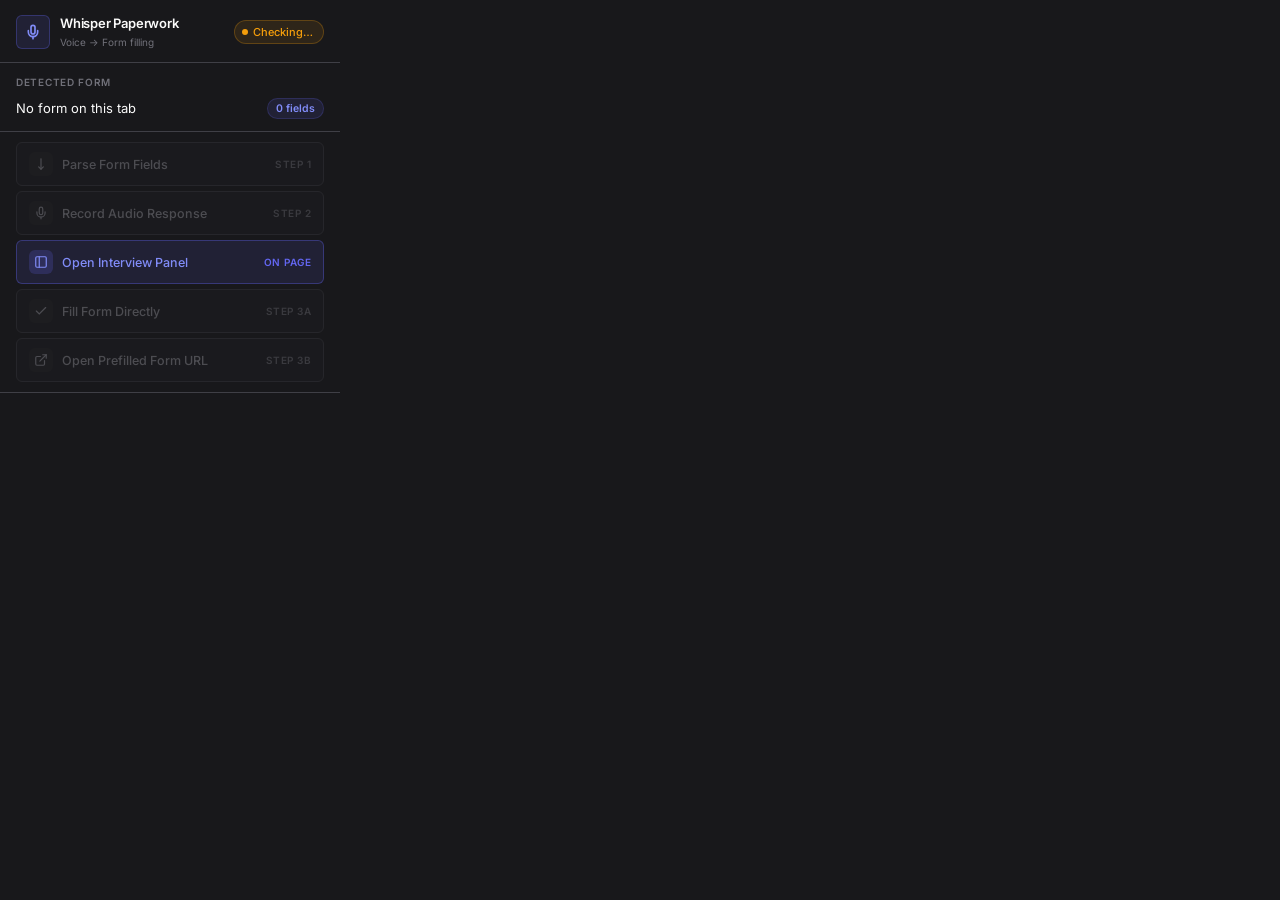
==== commit f58b18a3: "feat: align with Kaggle reference notebook API contract and ngrok headers" ====
--- a/extension/popup/popup.html
+++ b/extension/popup/popup.html
@@ -72,8 +72,16 @@
       <span class="action-btn__icon">
         <svg width="14" height="14" viewBox="0 0 24 24" fill="none" stroke="currentColor" stroke-width="2" stroke-linecap="round"><polyline points="20 6 9 17 4 12"/></svg>
       </span>
-      <span class="action-btn__label">Fill Form Fields</span>
-      <span class="action-btn__step">Step 3</span>
+      <span class="action-btn__label">Fill Form Directly</span>
+      <span class="action-btn__step">Step 3A</span>
+    </button>
+
+    <button id="btn-prefill-url" class="action-btn" disabled>
+      <span class="action-btn__icon">
+        <svg width="14" height="14" viewBox="0 0 24 24" fill="none" stroke="currentColor" stroke-width="2" stroke-linecap="round"><path d="M18 13v6a2 2 0 0 1-2 2H5a2 2 0 0 1-2-2V8a2 2 0 0 1 2-2h6"/><polyline points="15 3 21 3 21 9"/><line x1="10" y1="14" x2="21" y2="3"/></svg>
+      </span>
+      <span class="action-btn__label">Open Prefilled Form URL</span>
+      <span class="action-btn__step">Step 3B</span>
     </button>
 
   </section>
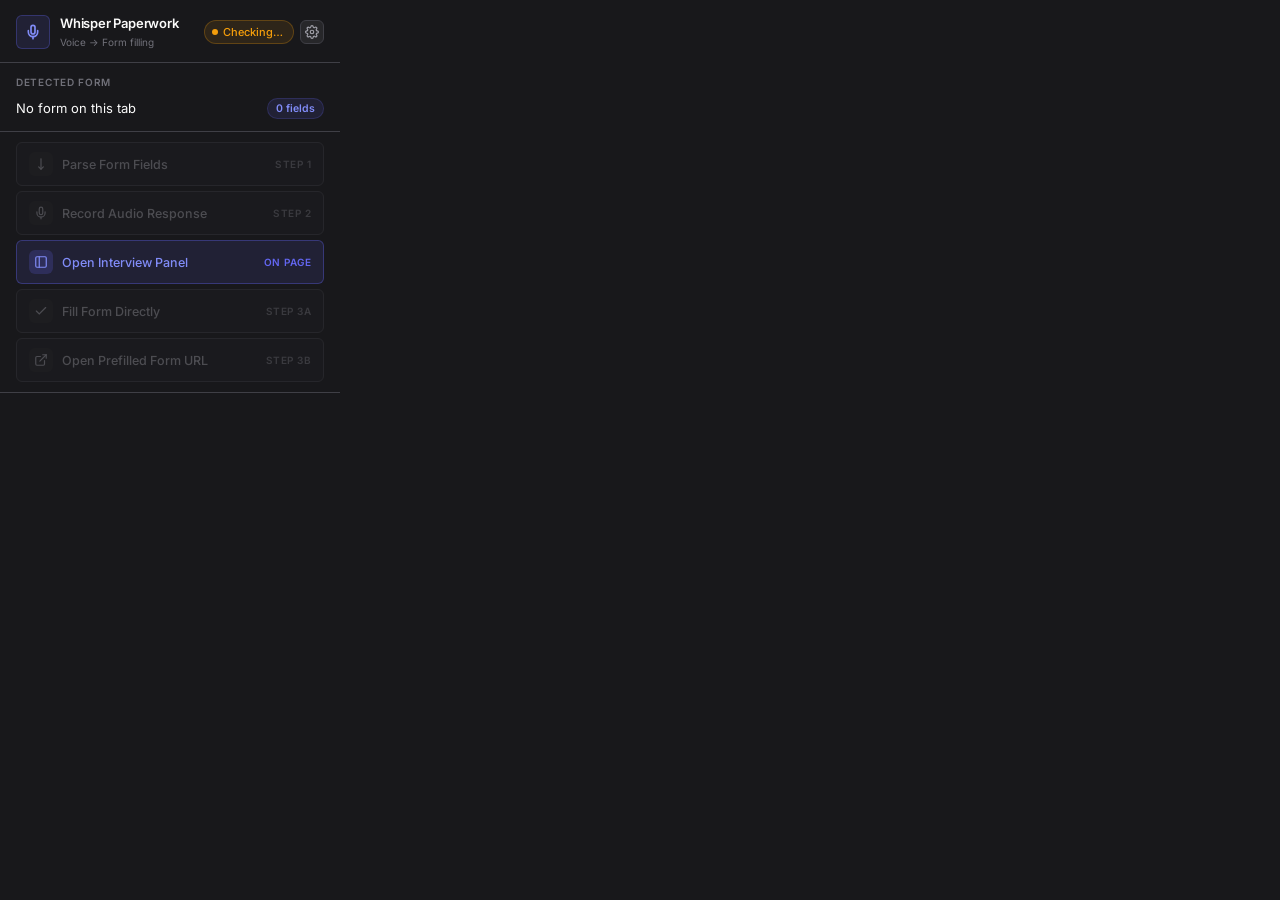
==== commit c7e2ff2b: "feat(extension): add settings gear toggle in popup to configure Kaggle ngrok URL" ====
--- a/extension/popup/popup.html
+++ b/extension/popup/popup.html
@@ -25,11 +25,44 @@
         <div class="brand-tagline">Voice → Form filling</div>
       </div>
     </div>
-    <div id="tab-pill" class="tab-pill tab-pill--checking">
-      <span class="tab-pill__dot"></span>
-      <span id="tab-pill-text">Checking…</span>
+    <div style="display: flex; align-items: center; gap: 6px;">
+      <div id="tab-pill" class="tab-pill tab-pill--checking">
+        <span class="tab-pill__dot"></span>
+        <span id="tab-pill-text">Checking…</span>
+      </div>
+      <button id="btn-toggle-settings" class="icon-btn" title="Backend URL Settings" style="padding: 4px;">
+        <svg width="14" height="14" viewBox="0 0 24 24" fill="none" stroke="currentColor" stroke-width="2" stroke-linecap="round" stroke-linejoin="round">
+          <circle cx="12" cy="12" r="3"/>
+          <path d="M19.4 15a1.65 1.65 0 0 0 .33 1.82l.06.06a2 2 0 0 1 0 2.83 2 2 0 0 1-2.83 0l-.06-.06a1.65 1.65 0 0 0-1.82-.33 1.65 1.65 0 0 0-1 1.51V21a2 2 0 0 1-2 2 2 2 0 0 1-2-2v-.09A1.65 1.65 0 0 0 9 19.4a1.65 1.65 0 0 0-1.82.33l-.06.06a2 2 0 0 1-2.83 0 2 2 0 0 1 0-2.83l.06-.06a1.65 1.65 0 0 0 .33-1.82 1.65 1.65 0 0 0-1.51-1H3a2 2 0 0 1-2-2 2 2 0 0 1 2-2h.09A1.65 1.65 0 0 0 4.6 9a1.65 1.65 0 0 0-.33-1.82l-.06-.06a2 2 0 0 1 0-2.83 2 2 0 0 1 2.83 0l.06.06a1.65 1.65 0 0 0 1.82.33H9a1.65 1.65 0 0 0 1-1.51V3a2 2 0 0 1 2-2 2 2 0 0 1 2 2v.09a1.65 1.65 0 0 0 1 1.51 1.65 1.65 0 0 0 1.82-.33l.06-.06a2 2 0 0 1 2.83 0 2 2 0 0 1 0 2.83l-.06.06a1.65 1.65 0 0 0-.33 1.82V9a1.65 1.65 0 0 0 1.51 1H21a2 2 0 0 1 2 2 2 2 0 0 1-2 2h-.09a1.65 1.65 0 0 0-1.51 1z"/>
+        </svg>
+      </button>
     </div>
   </header>
+
+  <!-- ── Settings card (Collapsible) ────────────────────────── -->
+  <section class="card hidden" id="section-settings">
+    <div class="card-label">Kaggle ngrok Backend URL</div>
+    <div class="url-row">
+      <input
+        type="text"
+        id="backend-url-input"
+        class="url-input"
+        placeholder="https://xxxx.ngrok-free.dev"
+        autocomplete="off"
+        spellcheck="false"
+      />
+      <button id="btn-save-url" class="icon-btn" title="Save URL">
+        <svg width="13" height="13" viewBox="0 0 24 24" fill="none" stroke="currentColor" stroke-width="2.5"><path d="M19 21H5a2 2 0 0 1-2-2V5a2 2 0 0 1 2-2h11l5 5v11a2 2 0 0 1-2 2z"/><polyline points="17 21 17 13 7 13 7 21"/><polyline points="7 3 7 8 15 8"/></svg>
+      </button>
+    </div>
+    <div class="backend-status-row" style="margin-top: 6px;">
+      <div class="status-dot" id="backend-dot" data-state="checking"></div>
+      <span class="status-text" id="backend-text">Connecting…</span>
+      <button id="btn-retry-backend" class="icon-btn icon-btn--sm" title="Test Connection">
+        <svg width="12" height="12" viewBox="0 0 24 24" fill="none" stroke="currentColor" stroke-width="2.5"><polyline points="23 4 23 10 17 10"/><path d="M20.49 15a9 9 0 1 1-2.12-9.36L23 10"/></svg>
+      </button>
+    </div>
+  </section>
 
 
   <!-- ── Form info card ──────────────────────────────────────── -->
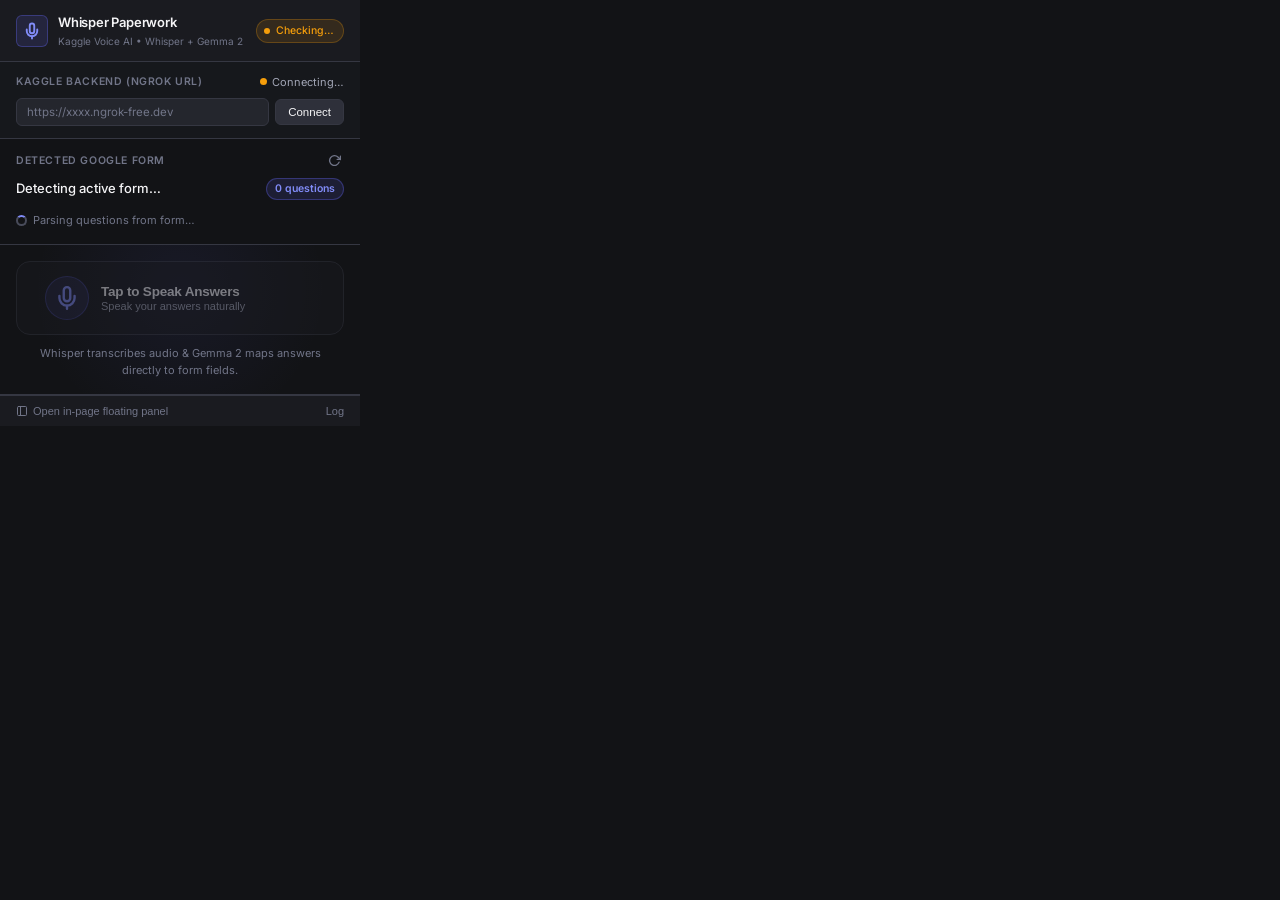
==== commit 65d5177a: "feat(extension): streamline Kaggle workflow with auto-parsing and single-action voice intake" ====
--- a/extension/popup/popup.html
+++ b/extension/popup/popup.html
@@ -14,7 +14,7 @@
   <header class="header">
     <div class="header-brand">
       <div class="brand-icon">
-        <svg width="16" height="16" viewBox="0 0 24 24" fill="none" stroke="currentColor" stroke-width="2.5" stroke-linecap="round" stroke-linejoin="round">
+        <svg width="18" height="18" viewBox="0 0 24 24" fill="none" stroke="currentColor" stroke-width="2.5" stroke-linecap="round" stroke-linejoin="round">
           <path d="M12 2a3 3 0 0 0-3 3v7a3 3 0 0 0 6 0V5a3 3 0 0 0-3-3Z"/>
           <path d="M19 10v2a7 7 0 0 1-14 0v-2"/>
           <line x1="12" y1="19" x2="12" y2="22"/>
@@ -22,27 +22,25 @@
       </div>
       <div>
         <div class="brand-name">Whisper Paperwork</div>
-        <div class="brand-tagline">Voice → Form filling</div>
+        <div class="brand-tagline">Kaggle Voice AI • Whisper + Gemma 2</div>
       </div>
     </div>
-    <div style="display: flex; align-items: center; gap: 6px;">
-      <div id="tab-pill" class="tab-pill tab-pill--checking">
-        <span class="tab-pill__dot"></span>
-        <span id="tab-pill-text">Checking…</span>
-      </div>
-      <button id="btn-toggle-settings" class="icon-btn" title="Backend URL Settings" style="padding: 4px;">
-        <svg width="14" height="14" viewBox="0 0 24 24" fill="none" stroke="currentColor" stroke-width="2" stroke-linecap="round" stroke-linejoin="round">
-          <circle cx="12" cy="12" r="3"/>
-          <path d="M19.4 15a1.65 1.65 0 0 0 .33 1.82l.06.06a2 2 0 0 1 0 2.83 2 2 0 0 1-2.83 0l-.06-.06a1.65 1.65 0 0 0-1.82-.33 1.65 1.65 0 0 0-1 1.51V21a2 2 0 0 1-2 2 2 2 0 0 1-2-2v-.09A1.65 1.65 0 0 0 9 19.4a1.65 1.65 0 0 0-1.82.33l-.06.06a2 2 0 0 1-2.83 0 2 2 0 0 1 0-2.83l.06-.06a1.65 1.65 0 0 0 .33-1.82 1.65 1.65 0 0 0-1.51-1H3a2 2 0 0 1-2-2 2 2 0 0 1 2-2h.09A1.65 1.65 0 0 0 4.6 9a1.65 1.65 0 0 0-.33-1.82l-.06-.06a2 2 0 0 1 0-2.83 2 2 0 0 1 2.83 0l.06.06a1.65 1.65 0 0 0 1.82.33H9a1.65 1.65 0 0 0 1-1.51V3a2 2 0 0 1 2-2 2 2 0 0 1 2 2v.09a1.65 1.65 0 0 0 1 1.51 1.65 1.65 0 0 0 1.82-.33l.06-.06a2 2 0 0 1 2.83 0 2 2 0 0 1 0 2.83l-.06.06a1.65 1.65 0 0 0-.33 1.82V9a1.65 1.65 0 0 0 1.51 1H21a2 2 0 0 1 2 2 2 2 0 0 1-2 2h-.09a1.65 1.65 0 0 0-1.51 1z"/>
-        </svg>
-      </button>
+    <div id="tab-pill" class="tab-pill tab-pill--checking">
+      <span class="tab-pill__dot"></span>
+      <span id="tab-pill-text">Checking…</span>
     </div>
   </header>
 
-  <!-- ── Settings card (Collapsible) ────────────────────────── -->
-  <section class="card hidden" id="section-settings">
-    <div class="card-label">Kaggle ngrok Backend URL</div>
-    <div class="url-row">
+  <!-- ── Kaggle Backend Configuration Card ──────────────────── -->
+  <section class="card card--backend" id="section-backend">
+    <div class="card-header-row">
+      <span class="card-label">Kaggle Backend (ngrok URL)</span>
+      <span class="status-indicator" id="backend-status-indicator">
+        <span class="status-dot" id="backend-dot" data-state="checking"></span>
+        <span class="status-text" id="backend-text">Connecting…</span>
+      </span>
+    </div>
+    <div class="url-input-group">
       <input
         type="text"
         id="backend-url-input"
@@ -51,96 +49,121 @@
         autocomplete="off"
         spellcheck="false"
       />
-      <button id="btn-save-url" class="icon-btn" title="Save URL">
-        <svg width="13" height="13" viewBox="0 0 24 24" fill="none" stroke="currentColor" stroke-width="2.5"><path d="M19 21H5a2 2 0 0 1-2-2V5a2 2 0 0 1 2-2h11l5 5v11a2 2 0 0 1-2 2z"/><polyline points="17 21 17 13 7 13 7 21"/><polyline points="7 3 7 8 15 8"/></svg>
+      <button id="btn-save-url" class="btn-connect" title="Save URL & Connect">Connect</button>
+    </div>
+  </section>
+
+  <!-- ── Detected Form & Auto-Parsed Fields Card ─────────────── -->
+  <section class="card" id="section-form">
+    <div class="card-header-row">
+      <span class="card-label">Detected Google Form</span>
+      <button id="btn-reparse" class="icon-btn-ghost" title="Re-parse Form">
+        <svg width="13" height="13" viewBox="0 0 24 24" fill="none" stroke="currentColor" stroke-width="2.5" stroke-linecap="round" stroke-linejoin="round">
+          <polyline points="23 4 23 10 17 10"/><path d="M20.49 15a9 9 0 1 1-2.12-9.36L23 10"/>
+        </svg>
       </button>
     </div>
-    <div class="backend-status-row" style="margin-top: 6px;">
-      <div class="status-dot" id="backend-dot" data-state="checking"></div>
-      <span class="status-text" id="backend-text">Connecting…</span>
-      <button id="btn-retry-backend" class="icon-btn icon-btn--sm" title="Test Connection">
-        <svg width="12" height="12" viewBox="0 0 24 24" fill="none" stroke="currentColor" stroke-width="2.5"><polyline points="23 4 23 10 17 10"/><path d="M20.49 15a9 9 0 1 1-2.12-9.36L23 10"/></svg>
+
+    <div class="form-info-box">
+      <div class="form-title" id="form-title-text">Detecting active form…</div>
+      <div class="form-status-badge" id="form-fields-badge">0 questions</div>
+    </div>
+
+    <!-- Parsed field chips preview -->
+    <div class="fields-preview-container" id="fields-preview-container">
+      <div class="fields-loading" id="fields-loading">
+        <span class="spinner-sm"></span> Parsing questions from form…
+      </div>
+      <div class="fields-chip-list hidden" id="fields-chip-list"></div>
+    </div>
+  </section>
+
+  <!-- ── Hero Voice Intake Card ─────────────────────────────── -->
+  <section class="hero-voice-section" id="section-voice">
+    <div class="mic-container">
+      <button id="btn-record-hero" class="record-hero-btn" disabled>
+        <div class="mic-wave-pulse" id="mic-wave-pulse"></div>
+        <div class="mic-icon-circle">
+          <svg width="26" height="26" viewBox="0 0 24 24" fill="none" stroke="currentColor" stroke-width="2.2" stroke-linecap="round" stroke-linejoin="round">
+            <path d="M12 2a3 3 0 0 0-3 3v7a3 3 0 0 0 6 0V5a3 3 0 0 0-3-3Z"/>
+            <path d="M19 10v2a7 7 0 0 1-14 0v-2"/>
+            <line x1="12" y1="19" x2="12" y2="22"/>
+          </svg>
+        </div>
+        <div class="record-btn-info">
+          <div class="record-main-label" id="record-main-label">Tap to Speak Answers</div>
+          <div class="record-sub-label" id="record-sub-label">Speak your answers naturally</div>
+        </div>
+        <div class="record-timer-badge hidden" id="record-timer-badge">00:00</div>
+      </button>
+    </div>
+
+    <div class="voice-instruction" id="voice-instruction">
+      Whisper transcribes audio & Gemma 2 maps answers directly to form fields.
+    </div>
+  </section>
+
+  <!-- ── Results & Autofill Card ────────────────────────────── -->
+  <section class="card results-card hidden" id="section-results">
+    <div class="card-header-row">
+      <span class="card-label">Extracted Results</span>
+      <span class="field-badge field-badge--success" id="mapped-count-badge">0 mapped</span>
+    </div>
+
+    <!-- Whisper Transcript -->
+    <div class="result-block">
+      <div class="result-block-title">Whisper Transcript</div>
+      <div class="transcript-box" id="transcript-text"></div>
+    </div>
+
+    <!-- Gemma 2 Mapped Fields -->
+    <div class="result-block">
+      <div class="result-block-title">Gemma 2 Field Mapping</div>
+      <div class="mapped-list" id="mapped-list"></div>
+    </div>
+
+    <!-- Autofill Action Buttons -->
+    <div class="results-actions">
+      <button id="btn-autofill" class="btn-primary">
+        <svg width="15" height="15" viewBox="0 0 24 24" fill="none" stroke="currentColor" stroke-width="2.5" stroke-linecap="round" stroke-linejoin="round">
+          <polyline points="20 6 9 17 4 12"/>
+        </svg>
+        <span>Autofill Form</span>
+      </button>
+      <button id="btn-prefill-url" class="btn-secondary" title="Open prefilled URL in new tab">
+        <svg width="14" height="14" viewBox="0 0 24 24" fill="none" stroke="currentColor" stroke-width="2" stroke-linecap="round" stroke-linejoin="round">
+          <path d="M18 13v6a2 2 0 0 1-2 2H5a2 2 0 0 1-2-2V8a2 2 0 0 1 2-2h6"/>
+          <polyline points="15 3 21 3 21 9"/>
+          <line x1="10" y1="14" x2="21" y2="3"/>
+        </svg>
+        <span>Prefilled URL</span>
       </button>
     </div>
   </section>
 
-
-  <!-- ── Form info card ──────────────────────────────────────── -->
-  <section class="card" id="section-form">
-    <div class="card-label">Detected Form</div>
-    <div class="form-row">
-      <span class="form-title" id="form-title-text">No form on this tab</span>
-      <span class="field-badge" id="form-question-count">0 fields</span>
-    </div>
-  </section>
-
-  <!-- ── Actions ────────────────────────────────────────────── -->
-  <section class="actions-section">
-
-    <button id="btn-parse-fields" class="action-btn" disabled>
-      <span class="action-btn__icon">
-        <svg width="14" height="14" viewBox="0 0 24 24" fill="none" stroke="currentColor" stroke-width="2" stroke-linecap="round"><polyline points="8 17 12 21 16 17"/><line x1="12" y1="21" x2="12" y2="3"/></svg>
-      </span>
-      <span class="action-btn__label">Parse Form Fields</span>
-      <span class="action-btn__step">Step 1</span>
-    </button>
-
-    <button id="btn-record-audio" class="action-btn" disabled>
-      <span class="action-btn__icon" id="mic-icon">
-        <svg width="14" height="14" viewBox="0 0 24 24" fill="none" stroke="currentColor" stroke-width="2" stroke-linecap="round"><path d="M12 2a3 3 0 0 0-3 3v7a3 3 0 0 0 6 0V5a3 3 0 0 0-3-3Z"/><path d="M19 10v2a7 7 0 0 1-14 0v-2"/><line x1="12" y1="19" x2="12" y2="22"/></svg>
-      </span>
-      <span class="action-btn__label" id="mic-label">Record Audio Response</span>
-      <span class="action-btn__step">Step 2</span>
-    </button>
-
-    <button id="btn-open-panel" class="action-btn action-btn--highlight">
-      <span class="action-btn__icon">
-        <svg width="14" height="14" viewBox="0 0 24 24" fill="none" stroke="currentColor" stroke-width="2" stroke-linecap="round"><rect x="3" y="3" width="18" height="18" rx="2"/><line x1="9" y1="3" x2="9" y2="21"/></svg>
-      </span>
-      <span class="action-btn__label">Open Interview Panel</span>
-      <span class="action-btn__step">On page</span>
-    </button>
-
-    <button id="btn-fill" class="action-btn action-btn--success" disabled>
-      <span class="action-btn__icon">
-        <svg width="14" height="14" viewBox="0 0 24 24" fill="none" stroke="currentColor" stroke-width="2" stroke-linecap="round"><polyline points="20 6 9 17 4 12"/></svg>
-      </span>
-      <span class="action-btn__label">Fill Form Directly</span>
-      <span class="action-btn__step">Step 3A</span>
-    </button>
-
-    <button id="btn-prefill-url" class="action-btn" disabled>
-      <span class="action-btn__icon">
-        <svg width="14" height="14" viewBox="0 0 24 24" fill="none" stroke="currentColor" stroke-width="2" stroke-linecap="round"><path d="M18 13v6a2 2 0 0 1-2 2H5a2 2 0 0 1-2-2V8a2 2 0 0 1 2-2h6"/><polyline points="15 3 21 3 21 9"/><line x1="10" y1="14" x2="21" y2="3"/></svg>
-      </span>
-      <span class="action-btn__label">Open Prefilled Form URL</span>
-      <span class="action-btn__step">Step 3B</span>
-    </button>
-
-  </section>
-
-  <!-- ── Transcript result ───────────────────────────────────── -->
-  <div id="result-box" class="result-box hidden">
-    <div class="result-row">
-      <span class="result-label">Transcript</span>
-      <div id="transcript-preview" class="result-content"></div>
-    </div>
-    <div class="result-row" style="margin-top: 6px;">
-      <span class="result-label">Mapped</span>
-      <div id="mapped-preview" class="result-content result-content--mono"></div>
-    </div>
-  </div>
-
-  <!-- ── Fill progress ──────────────────────────────────────── -->
+  <!-- ── Fill Progress Bar ──────────────────────────────────── -->
   <div id="fill-progress" class="fill-progress hidden">
     <div class="progress-track">
       <div id="progress-fill" class="progress-bar-fill" style="width: 0%"></div>
     </div>
-    <span id="progress-text" class="progress-label">Filling…</span>
+    <span id="progress-text" class="progress-label">Autofilling form…</span>
   </div>
 
-  <!-- ── Log ────────────────────────────────────────────────── -->
-  <div id="log" class="log"></div>
+  <!-- ── Footer & Quick Actions ─────────────────────────────── -->
+  <footer class="footer">
+    <button id="btn-open-panel" class="footer-link-btn">
+      <svg width="12" height="12" viewBox="0 0 24 24" fill="none" stroke="currentColor" stroke-width="2" stroke-linecap="round" stroke-linejoin="round">
+        <rect x="3" y="3" width="18" height="18" rx="2"/><line x1="9" y1="3" x2="9" y2="21"/>
+      </svg>
+      <span>Open in-page floating panel</span>
+    </button>
+    <button id="btn-toggle-log" class="footer-link-btn" style="margin-left: auto;">
+      <span>Log</span>
+    </button>
+  </footer>
+
+  <!-- ── Debug Log ──────────────────────────────────────────── -->
+  <div id="log" class="log hidden"></div>
 
   <script src="popup.js"></script>
 </body>
--- a/extension/popup/popup.css
+++ b/extension/popup/popup.css
@@ -7,28 +7,37 @@
 }
 
 :root {
-  --bg:        #18181b;
-  --surface:   #1f1f23;
-  --surface2:  #27272a;
-  --border:    #3f3f46;
-  --border-lt: #52525b;
-
-  --text:      #fafafa;
-  --text-2:    #a1a1aa;
-  --text-3:    #71717a;
-
-  --accent:    #6366f1;       /* indigo — main CTA */
+  --bg:        #121316;
+  --surface:   #1a1b20;
+  --surface2:  #24262d;
+  --surface3:  #2e303a;
+  --border:    #353742;
+  --border-lt: #484b5a;
+
+  --text:      #f4f4f6;
+  --text-2:    #a3a7b7;
+  --text-3:    #717588;
+
+  --accent:    #6366f1;       /* Indigo */
   --accent-lt: #818cf8;
-  --accent-bg: rgba(99,102,241,0.12);
-
-  --green:     #22c55e;
-  --green-bg:  rgba(34,197,94,0.1);
+  --accent-bg: rgba(99, 102, 241, 0.14);
+  --accent-glow: rgba(99, 102, 241, 0.35);
+
+  --green:     #10b981;
+  --green-bg:  rgba(16, 185, 129, 0.12);
+  --green-border: rgba(16, 185, 129, 0.3);
+
   --amber:     #f59e0b;
+  --amber-bg:  rgba(245, 158, 11, 0.12);
+
   --red:       #ef4444;
+  --red-bg:    rgba(239, 68, 68, 0.15);
+  --red-glow:  rgba(239, 68, 68, 0.4);
 
   --radius-sm: 6px;
   --radius:    10px;
   --radius-lg: 14px;
+  --radius-xl: 20px;
 
   --font: 'Inter', system-ui, -apple-system, sans-serif;
 }
@@ -37,10 +46,11 @@
   font-family: var(--font);
   background: var(--bg);
   color: var(--text);
-  width: 340px;
+  width: 360px;
   font-size: 13px;
   line-height: 1.5;
   -webkit-font-smoothing: antialiased;
+  overflow-x: hidden;
 }
 
 /* ─── Header ──────────────────────────────────────────────────── */
@@ -48,8 +58,9 @@
   display: flex;
   align-items: center;
   justify-content: space-between;
-  padding: 14px 16px 12px;
+  padding: 13px 16px 12px;
   border-bottom: 1px solid var(--border);
+  background: var(--surface);
 }
 
 .header-brand {
@@ -59,11 +70,11 @@
 }
 
 .brand-icon {
-  width: 34px;
-  height: 34px;
+  width: 32px;
+  height: 32px;
   border-radius: var(--radius-sm);
   background: var(--accent-bg);
-  border: 1px solid rgba(99,102,241,0.3);
+  border: 1px solid var(--accent-glow);
   color: var(--accent-lt);
   display: flex;
   align-items: center;
@@ -88,10 +99,10 @@
 .tab-pill {
   display: inline-flex;
   align-items: center;
-  gap: 5px;
-  padding: 3px 10px 3px 7px;
+  gap: 6px;
+  padding: 3px 9px 3px 7px;
   border-radius: 99px;
-  font-size: 11px;
+  font-size: 10.5px;
   font-weight: 500;
   border: 1px solid transparent;
   transition: all 0.2s;
@@ -105,8 +116,8 @@
 }
 
 .tab-pill--checking {
-  background: rgba(245,158,11,0.1);
-  border-color: rgba(245,158,11,0.25);
+  background: var(--amber-bg);
+  border-color: rgba(245, 158, 11, 0.25);
   color: var(--amber);
 }
 .tab-pill--checking .tab-pill__dot {
@@ -115,11 +126,11 @@
 }
 
 .tab-pill--ok {
-  background: rgba(34,197,94,0.1);
-  border-color: rgba(34,197,94,0.25);
-  color: var(--green);
-}
-.tab-pill--ok .tab-pill__dot { background: var(--green); }
+  background: var(--green-bg);
+  border-color: var(--green-border);
+  color: #34d399;
+}
+.tab-pill--ok .tab-pill__dot { background: #34d399; }
 
 .tab-pill--none {
   background: var(--surface2);
@@ -127,13 +138,6 @@
   color: var(--text-3);
 }
 .tab-pill--none .tab-pill__dot { background: var(--text-3); }
-
-.tab-pill--error {
-  background: rgba(239,68,68,0.1);
-  border-color: rgba(239,68,68,0.25);
-  color: var(--red);
-}
-.tab-pill--error .tab-pill__dot { background: var(--red); }
 
 /* ─── Cards ───────────────────────────────────────────────────── */
 .card {
@@ -144,41 +148,29 @@
   gap: 8px;
 }
 
+.card--backend {
+  background: rgba(26, 27, 32, 0.6);
+}
+
+.card-header-row {
+  display: flex;
+  align-items: center;
+  justify-content: space-between;
+}
+
 .card-label {
-  font-size: 10px;
+  font-size: 10.5px;
   font-weight: 600;
   text-transform: uppercase;
-  letter-spacing: 0.7px;
-  color: var(--text-3);
-}
-
-/* Backend URL input row */
-.url-row {
-  display: flex;
-  gap: 6px;
-  align-items: center;
-}
-
-.url-input {
-  flex: 1;
-  background: var(--surface2);
-  border: 1px solid var(--border);
-  border-radius: var(--radius-sm);
-  padding: 6px 10px;
-  font-family: var(--font);
-  font-size: 11.5px;
-  color: var(--text);
-  outline: none;
-  transition: border-color 0.15s;
-}
-
-.url-input::placeholder { color: var(--text-3); }
-.url-input:focus { border-color: var(--accent); }
-
-.backend-status-row {
-  display: flex;
-  align-items: center;
-  gap: 7px;
+  letter-spacing: 0.6px;
+  color: var(--text-3);
+}
+
+/* Status indicator dot + text */
+.status-indicator {
+  display: inline-flex;
+  align-items: center;
+  gap: 5px;
 }
 
 .status-dot {
@@ -187,38 +179,79 @@
   border-radius: 50%;
   flex-shrink: 0;
   background: var(--amber);
-  transition: background 0.2s;
-}
-.status-dot[data-state="ok"]       { background: var(--green); }
-.status-dot[data-state="error"]    { background: var(--red); }
-.status-dot[data-state="checking"] { background: var(--amber); animation: blink 1.4s infinite; }
+}
+.status-dot[data-state="ok"]       { background: var(--green); box-shadow: 0 0 6px rgba(16,185,129,0.5); }
+.status-dot[data-state="error"]    { background: var(--red); box-shadow: 0 0 6px rgba(239,68,68,0.5); }
+.status-dot[data-state="checking"] { background: var(--amber); animation: blink 1.2s infinite; }
 
 .status-text {
+  font-size: 11px;
+  color: var(--text-2);
+}
+
+/* Backend URL Input */
+.url-input-group {
+  display: flex;
+  gap: 6px;
+  align-items: center;
+}
+
+.url-input {
   flex: 1;
+  background: var(--surface2);
+  border: 1px solid var(--border);
+  border-radius: var(--radius-sm);
+  padding: 6px 10px;
+  font-family: var(--font);
   font-size: 11.5px;
-  color: var(--text-2);
+  color: var(--text);
+  outline: none;
+  transition: border-color 0.15s, box-shadow 0.15s;
+}
+
+.url-input::placeholder { color: var(--text-3); }
+.url-input:focus {
+  border-color: var(--accent);
+  box-shadow: 0 0 0 2px var(--accent-bg);
+}
+
+.btn-connect {
+  padding: 6px 12px;
+  background: var(--surface3);
+  border: 1px solid var(--border);
+  border-radius: var(--radius-sm);
+  color: var(--text);
+  font-size: 11.5px;
+  font-weight: 500;
+  cursor: pointer;
+  transition: all 0.15s;
+  flex-shrink: 0;
+}
+.btn-connect:hover {
+  background: var(--accent);
+  border-color: var(--accent-lt);
+  color: #fff;
+}
+
+/* Form info box */
+.form-info-box {
+  display: flex;
+  align-items: center;
+  justify-content: space-between;
+  gap: 8px;
+}
+
+.form-title {
+  font-size: 13px;
+  font-weight: 500;
+  color: var(--text);
   white-space: nowrap;
   overflow: hidden;
   text-overflow: ellipsis;
-}
-
-/* Form title row */
-.form-row {
-  display: flex;
-  align-items: center;
-  gap: 8px;
-}
-
-.form-title {
   flex: 1;
-  font-size: 13px;
-  color: var(--text);
-  white-space: nowrap;
-  overflow: hidden;
-  text-overflow: ellipsis;
-}
-
-.field-badge {
+}
+
+.form-status-badge {
   flex-shrink: 0;
   font-size: 10.5px;
   font-weight: 600;
@@ -226,168 +259,208 @@
   border-radius: 99px;
   background: var(--accent-bg);
   color: var(--accent-lt);
-  border: 1px solid rgba(99,102,241,0.2);
-}
-
-/* ─── Icon buttons ────────────────────────────────────────────── */
-.icon-btn {
-  display: flex;
-  align-items: center;
+  border: 1px solid var(--accent-glow);
+}
+
+/* Fields Preview & Chips */
+.fields-preview-container {
+  min-height: 24px;
+}
+
+.fields-loading {
+  display: flex;
+  align-items: center;
+  gap: 6px;
+  font-size: 11px;
+  color: var(--text-3);
+  padding: 4px 0;
+}
+
+.spinner-sm {
+  width: 11px;
+  height: 11px;
+  border: 2px solid var(--border-lt);
+  border-top-color: var(--accent-lt);
+  border-radius: 50%;
+  animation: spin 0.8s linear infinite;
+  display: inline-block;
+}
+
+.fields-chip-list {
+  display: flex;
+  flex-wrap: wrap;
+  gap: 5px;
+  max-height: 70px;
+  overflow-y: auto;
+  padding-top: 2px;
+}
+
+.field-chip {
+  display: inline-flex;
+  align-items: center;
+  gap: 4px;
+  background: var(--surface2);
+  border: 1px solid var(--border);
+  border-radius: var(--radius-sm);
+  padding: 2px 7px;
+  font-size: 11px;
+  color: var(--text-2);
+}
+
+.field-chip__type {
+  font-size: 9px;
+  color: var(--text-3);
+  text-transform: uppercase;
+}
+
+/* ─── Hero Voice Section ──────────────────────────────────────── */
+.hero-voice-section {
+  padding: 16px;
+  display: flex;
+  flex-direction: column;
+  align-items: center;
+  text-align: center;
+  border-bottom: 1px solid var(--border);
+  background: radial-gradient(circle at 50% 30%, rgba(99, 102, 241, 0.08), transparent 70%);
+}
+
+.mic-container {
+  position: relative;
+  width: 100%;
+  display: flex;
   justify-content: center;
-  background: var(--surface2);
-  border: 1px solid var(--border);
-  border-radius: var(--radius-sm);
+}
+
+.record-hero-btn {
+  position: relative;
+  width: 100%;
+  padding: 14px 16px;
+  border-radius: var(--radius-lg);
+  background: var(--surface);
+  border: 1.5px solid var(--accent-glow);
+  color: var(--text);
+  cursor: pointer;
+  display: flex;
+  align-items: center;
+  gap: 12px;
+  box-shadow: 0 4px 16px rgba(0, 0, 0, 0.3);
+  transition: all 0.2s cubic-bezier(0.16, 1, 0.3, 1);
+  overflow: hidden;
+}
+
+.record-hero-btn:hover:not(:disabled) {
+  background: var(--surface2);
+  border-color: var(--accent-lt);
+  transform: translateY(-1px);
+  box-shadow: 0 6px 20px rgba(99, 102, 241, 0.2);
+}
+
+.record-hero-btn:disabled {
+  opacity: 0.45;
+  cursor: not-allowed;
+  border-color: var(--border);
+  box-shadow: none;
+}
+
+.mic-icon-circle {
+  width: 44px;
+  height: 44px;
+  border-radius: 50%;
+  background: var(--accent-bg);
+  border: 1px solid var(--accent-glow);
+  color: var(--accent-lt);
+  display: flex;
+  align-items: center;
+  justify-content: center;
+  flex-shrink: 0;
+  transition: all 0.2s;
+}
+
+.record-hero-btn:hover:not(:disabled) .mic-icon-circle {
+  background: var(--accent);
+  color: #fff;
+}
+
+.record-btn-info {
+  display: flex;
+  flex-direction: column;
+  align-items: flex-start;
+  text-align: left;
+  flex: 1;
+}
+
+.record-main-label {
+  font-size: 13.5px;
+  font-weight: 600;
+  color: var(--text);
+  letter-spacing: -0.2px;
+}
+
+.record-sub-label {
+  font-size: 11px;
   color: var(--text-2);
-  cursor: pointer;
-  padding: 5px 7px;
-  transition: color 0.15s, border-color 0.15s, background 0.15s;
-  line-height: 1;
-}
-
-.icon-btn:hover {
-  color: var(--text);
-  border-color: var(--border-lt);
-  background: var(--surface);
-}
-
-.icon-btn--sm { padding: 4px 5px; }
-
-/* ─── Action buttons ──────────────────────────────────────────── */
-.actions-section {
-  padding: 10px 16px;
-  border-bottom: 1px solid var(--border);
+  margin-top: 1px;
+}
+
+.record-timer-badge {
+  font-size: 12px;
+  font-weight: 700;
+  font-family: 'Consolas', 'JetBrains Mono', monospace;
+  background: var(--red);
+  color: #fff;
+  padding: 3px 8px;
+  border-radius: 6px;
+  animation: pulse 1s infinite;
+}
+
+/* Active Recording State */
+.record-hero-btn.recording {
+  border-color: var(--red);
+  background: rgba(239, 68, 68, 0.1);
+  box-shadow: 0 0 24px var(--red-glow);
+}
+
+.record-hero-btn.recording .mic-icon-circle {
+  background: var(--red);
+  color: #fff;
+  animation: pulse-mic 1.2s infinite;
+}
+
+.record-hero-btn.recording .record-main-label {
+  color: #fca5a5;
+}
+
+/* Processing State */
+.record-hero-btn.processing {
+  border-color: var(--amber);
+  background: var(--amber-bg);
+  pointer-events: none;
+}
+.record-hero-btn.processing .mic-icon-circle {
+  background: var(--amber);
+  color: #fff;
+  animation: spin 1s linear infinite;
+}
+
+.voice-instruction {
+  font-size: 11px;
+  color: var(--text-3);
+  margin-top: 10px;
+  max-width: 320px;
+}
+
+/* ─── Results Card ────────────────────────────────────────────── */
+.results-card {
+  background: rgba(16, 185, 129, 0.03);
+}
+
+.result-block {
   display: flex;
   flex-direction: column;
-  gap: 5px;
-}
-
-.action-btn {
-  display: flex;
-  align-items: center;
-  gap: 9px;
-  width: 100%;
-  padding: 9px 12px;
-  background: var(--surface);
-  border: 1px solid var(--border);
-  border-radius: var(--radius-sm);
-  color: var(--text-2);
-  font-family: var(--font);
-  font-size: 12.5px;
-  font-weight: 500;
-  cursor: pointer;
-  text-align: left;
-  transition: all 0.15s;
-  position: relative;
-}
-
-.action-btn:hover:not(:disabled) {
-  background: var(--surface2);
-  color: var(--text);
-  border-color: var(--border-lt);
-}
-
-.action-btn:active:not(:disabled) {
-  transform: scale(0.99);
-}
-
-.action-btn:disabled {
-  opacity: 0.38;
-  cursor: not-allowed;
-}
-
-.action-btn__icon {
-  display: flex;
-  align-items: center;
-  justify-content: center;
-  width: 24px;
-  height: 24px;
-  border-radius: 6px;
-  background: var(--surface2);
-  flex-shrink: 0;
-  color: var(--text-2);
-  transition: color 0.15s, background 0.15s;
-}
-
-.action-btn:hover:not(:disabled) .action-btn__icon {
-  background: var(--accent-bg);
-  color: var(--accent-lt);
-}
-
-.action-btn__label {
-  flex: 1;
-}
-
-.action-btn__step {
-  font-size: 10px;
-  font-weight: 600;
-  color: var(--text-3);
-  text-transform: uppercase;
-  letter-spacing: 0.5px;
-  flex-shrink: 0;
-}
-
-/* Highlight variant — interview panel button */
-.action-btn--highlight {
-  background: var(--accent-bg);
-  border-color: rgba(99,102,241,0.35);
-  color: var(--accent-lt);
-}
-
-.action-btn--highlight .action-btn__icon {
-  background: rgba(99,102,241,0.2);
-  color: var(--accent-lt);
-}
-
-.action-btn--highlight .action-btn__step { color: var(--accent); }
-
-.action-btn--highlight:hover:not(:disabled) {
-  background: rgba(99,102,241,0.18);
-  border-color: rgba(99,102,241,0.5);
-  color: #a5b4fc;
-}
-
-/* Success variant — fill button */
-.action-btn--success:not(:disabled) {
-  background: var(--green-bg);
-  border-color: rgba(34,197,94,0.3);
-  color: #86efac;
-}
-
-.action-btn--success:not(:disabled) .action-btn__icon {
-  background: rgba(34,197,94,0.15);
-  color: #86efac;
-}
-
-.action-btn--success:not(:disabled) .action-btn__step { color: var(--green); }
-
-.action-btn--success:not(:disabled):hover {
-  background: rgba(34,197,94,0.18);
-  border-color: rgba(34,197,94,0.45);
-}
-
-/* Recording state */
-.action-btn.recording {
-  background: rgba(239,68,68,0.1);
-  border-color: rgba(239,68,68,0.35);
-  color: #fca5a5;
-  animation: blink 1s ease-in-out infinite;
-}
-
-/* ─── Result box ──────────────────────────────────────────────── */
-.result-box {
-  padding: 10px 16px;
-  border-bottom: 1px solid var(--border);
-  background: rgba(0,0,0,0.2);
-  max-height: 120px;
-  overflow-y: auto;
-  display: flex;
-  flex-direction: column;
-  gap: 6px;
-}
-
-.result-row { display: flex; flex-direction: column; gap: 2px; }
-
-.result-label {
+  gap: 4px;
+}
+
+.result-block-title {
   font-size: 10px;
   font-weight: 600;
   text-transform: uppercase;
@@ -395,27 +468,121 @@
   color: var(--text-3);
 }
 
-.result-content {
-  font-size: 12px;
+.transcript-box {
+  background: var(--surface2);
+  border: 1px solid var(--border);
+  border-radius: var(--radius-sm);
+  padding: 8px 10px;
+  font-size: 11.5px;
   color: var(--text-2);
   font-style: italic;
-}
-
-.result-content--mono {
-  font-family: 'Consolas', 'JetBrains Mono', monospace;
-  font-size: 11px;
-  color: var(--green);
-  font-style: normal;
-  white-space: pre-wrap;
-}
-
-/* ─── Fill progress ───────────────────────────────────────────── */
-.fill-progress {
-  padding: 10px 16px;
-  border-bottom: 1px solid var(--border);
+  max-height: 56px;
+  overflow-y: auto;
+}
+
+.mapped-list {
   display: flex;
   flex-direction: column;
   gap: 5px;
+  max-height: 110px;
+  overflow-y: auto;
+  padding-right: 2px;
+}
+
+.mapped-item {
+  display: flex;
+  align-items: center;
+  justify-content: space-between;
+  background: var(--surface2);
+  border: 1px solid var(--border);
+  border-radius: var(--radius-sm);
+  padding: 5px 8px;
+  font-size: 11.5px;
+  gap: 8px;
+}
+
+.mapped-item__label {
+  color: var(--text-2);
+  font-weight: 500;
+  white-space: nowrap;
+  overflow: hidden;
+  text-overflow: ellipsis;
+  flex: 1;
+}
+
+.mapped-item__val {
+  color: #34d399;
+  font-weight: 600;
+  font-family: 'Consolas', 'JetBrains Mono', monospace;
+  font-size: 11px;
+  text-align: right;
+  max-width: 50%;
+  white-space: nowrap;
+  overflow: hidden;
+  text-overflow: ellipsis;
+}
+
+/* Action Buttons */
+.results-actions {
+  display: flex;
+  gap: 8px;
+  margin-top: 4px;
+}
+
+.btn-primary {
+  flex: 1.5;
+  display: flex;
+  align-items: center;
+  justify-content: center;
+  gap: 6px;
+  padding: 9px 12px;
+  border-radius: var(--radius-sm);
+  background: var(--green);
+  border: 1px solid #059669;
+  color: #fff;
+  font-size: 12.5px;
+  font-weight: 600;
+  cursor: pointer;
+  transition: all 0.15s;
+}
+.btn-primary:hover:not(:disabled) {
+  background: #059669;
+  transform: translateY(-1px);
+}
+.btn-primary:active:not(:disabled) {
+  transform: scale(0.99);
+}
+
+.btn-secondary {
+  flex: 1;
+  display: flex;
+  align-items: center;
+  justify-content: center;
+  gap: 6px;
+  padding: 9px 10px;
+  border-radius: var(--radius-sm);
+  background: var(--surface2);
+  border: 1px solid var(--border);
+  color: var(--text-2);
+  font-size: 12px;
+  font-weight: 500;
+  cursor: pointer;
+  transition: all 0.15s;
+}
+.btn-secondary:hover:not(:disabled) {
+  background: var(--surface3);
+  color: var(--text);
+  border-color: var(--border-lt);
+}
+
+/* ─── Fill Progress ───────────────────────────────────────────── */
+.fill-progress {
+  padding: 8px 16px;
+  border-bottom: 1px solid var(--border);
+  background: var(--surface);
+  display: flex;
+  flex-direction: column;
+  gap: 4px;
 }
 
 .progress-track {
@@ -427,7 +594,7 @@
 
 .progress-bar-fill {
   height: 100%;
-  background: linear-gradient(90deg, var(--accent), #818cf8);
+  background: linear-gradient(90deg, var(--green), #34d399);
   border-radius: 2px;
   transition: width 0.3s ease;
 }
@@ -437,14 +604,40 @@
   color: var(--text-3);
 }
 
-/* ─── Log ─────────────────────────────────────────────────────── */
+/* ─── Footer ──────────────────────────────────────────────────── */
+.footer {
+  display: flex;
+  align-items: center;
+  padding: 9px 16px;
+  background: var(--surface);
+  border-top: 1px solid var(--border);
+}
+
+.footer-link-btn {
+  background: none;
+  border: none;
+  color: var(--text-3);
+  font-size: 11px;
+  cursor: pointer;
+  display: flex;
+  align-items: center;
+  gap: 5px;
+  transition: color 0.15s;
+}
+.footer-link-btn:hover {
+  color: var(--text);
+}
+
+/* ─── Log & Helpers ───────────────────────────────────────────── */
 .log {
   padding: 6px 16px 10px;
-  max-height: 72px;
+  max-height: 80px;
   overflow-y: auto;
-  font-size: 11px;
+  font-size: 10.5px;
   color: var(--text-3);
   font-family: 'Consolas', 'JetBrains Mono', monospace;
+  background: #000;
+  border-top: 1px solid var(--border);
 }
 
 .log-entry        { padding: 1px 0; }
@@ -452,10 +645,42 @@
 .log-entry.success { color: var(--green); }
 .log-entry.info    { color: var(--text-3); }
 
-/* ─── Utilities ───────────────────────────────────────────────── */
+.icon-btn-ghost {
+  background: none;
+  border: none;
+  color: var(--text-3);
+  cursor: pointer;
+  display: flex;
+  align-items: center;
+  justify-content: center;
+  padding: 3px;
+  border-radius: 4px;
+  transition: color 0.15s, background 0.15s;
+}
+.icon-btn-ghost:hover {
+  color: var(--text);
+  background: var(--surface2);
+}
+
 .hidden { display: none !important; }
 
 @keyframes blink {
   0%, 100% { opacity: 1; }
   50%       { opacity: 0.35; }
 }
+
+@keyframes spin {
+  from { transform: rotate(0deg); }
+  to   { transform: rotate(360deg); }
+}
+
+@keyframes pulse-mic {
+  0%   { transform: scale(1); }
+  50%  { transform: scale(1.08); }
+  100% { transform: scale(1); }
+}
+
+@keyframes pulse {
+  0%, 100% { opacity: 1; }
+  50%       { opacity: 0.6; }
+}
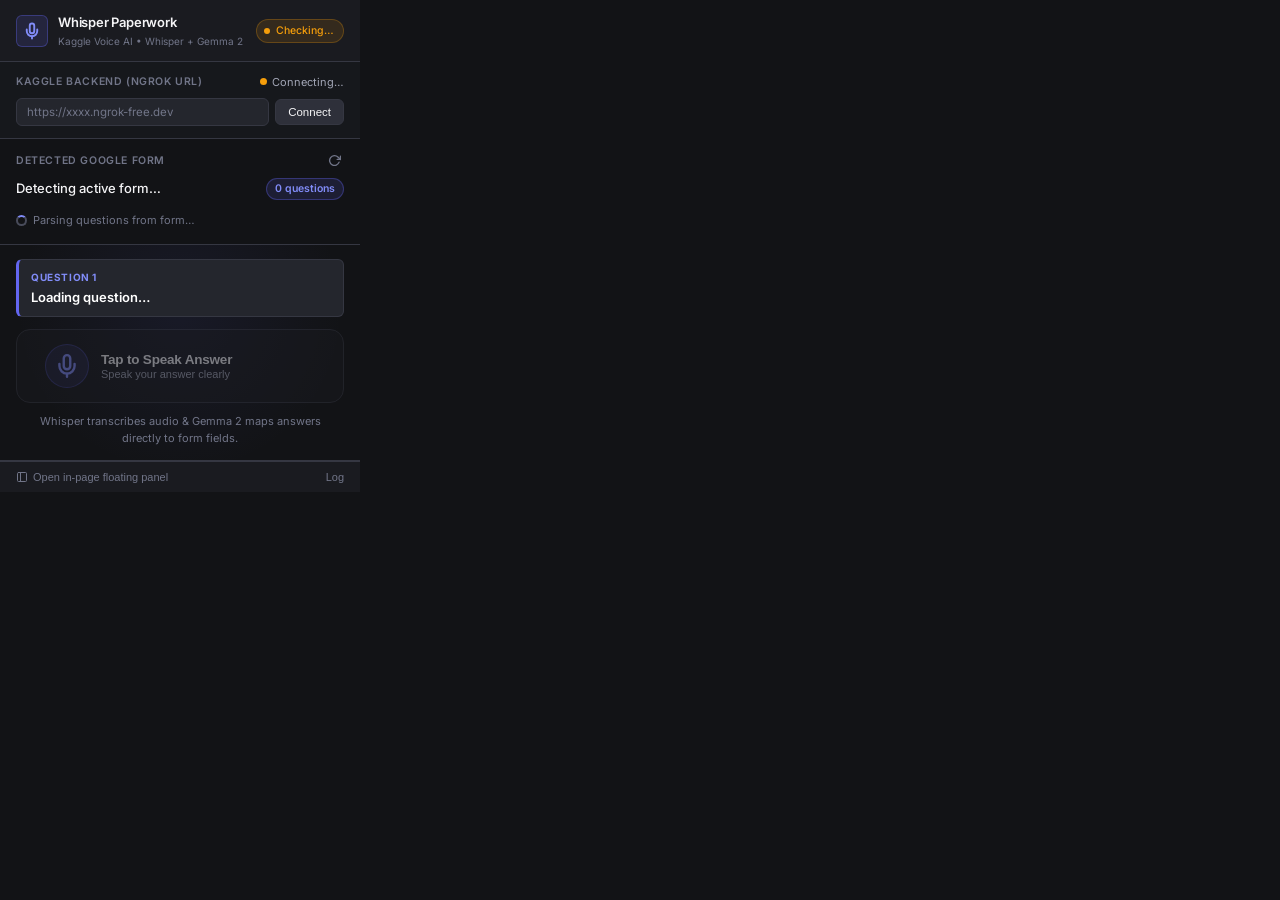
==== commit 32a45255: "feat(ui): display interview_prompt as main banner and render options as quick chips below mic" ====
--- a/extension/popup/popup.html
+++ b/extension/popup/popup.html
@@ -80,6 +80,12 @@
 
   <!-- ── Hero Voice Intake Card ─────────────────────────────── -->
   <section class="hero-voice-section" id="section-voice">
+    <!-- Main Question Banner -->
+    <div class="question-banner-box" id="question-banner-box">
+      <div class="question-banner-badge" id="question-banner-badge">Question 1</div>
+      <div class="question-banner-text" id="question-banner-text">Loading question…</div>
+    </div>
+
     <div class="mic-container">
       <button id="btn-record-hero" class="record-hero-btn" disabled>
         <div class="mic-wave-pulse" id="mic-wave-pulse"></div>
@@ -91,11 +97,19 @@
           </svg>
         </div>
         <div class="record-btn-info">
-          <div class="record-main-label" id="record-main-label">Tap to Speak Answers</div>
-          <div class="record-sub-label" id="record-sub-label">Speak your answers naturally</div>
+          <div class="record-main-label" id="record-main-label">Tap to Speak Answer</div>
+          <div class="record-sub-label" id="record-sub-label">Speak your answer clearly</div>
         </div>
         <div class="record-timer-badge hidden" id="record-timer-badge">00:00</div>
       </button>
+    </div>
+
+    <!-- Quick Visual Option Chips directly below the microphone button -->
+    <div class="options-container hidden" id="options-container">
+      <div class="options-header">
+        <span class="options-label">Options (Speak or Tap):</span>
+      </div>
+      <div class="options-chips-list" id="options-chips-list"></div>
     </div>
 
     <div class="voice-instruction" id="voice-instruction">
--- a/extension/popup/popup.css
+++ b/extension/popup/popup.css
@@ -315,13 +315,98 @@
 
 /* ─── Hero Voice Section ──────────────────────────────────────── */
 .hero-voice-section {
-  padding: 16px;
+  padding: 14px 16px;
   display: flex;
   flex-direction: column;
   align-items: center;
   text-align: center;
   border-bottom: 1px solid var(--border);
   background: radial-gradient(circle at 50% 30%, rgba(99, 102, 241, 0.08), transparent 70%);
+}
+
+/* ─── Question Banner ─────────────────────────────────────────── */
+.question-banner-box {
+  width: 100%;
+  background: var(--surface2);
+  border: 1px solid var(--border);
+  border-left: 3px solid var(--accent);
+  border-radius: var(--radius-sm);
+  padding: 10px 12px;
+  margin-bottom: 12px;
+  text-align: left;
+}
+
+.question-banner-badge {
+  font-size: 10px;
+  font-weight: 700;
+  text-transform: uppercase;
+  letter-spacing: 0.6px;
+  color: var(--accent-lt);
+  margin-bottom: 3px;
+}
+
+.question-banner-text {
+  font-size: 13px;
+  font-weight: 600;
+  color: #fff;
+  line-height: 1.4;
+}
+
+/* ─── Options Chips directly below microphone button ──────────── */
+.options-container {
+  width: 100%;
+  margin-top: 10px;
+  display: flex;
+  flex-direction: column;
+  gap: 6px;
+  text-align: left;
+}
+
+.options-header {
+  display: flex;
+  align-items: center;
+}
+
+.options-label {
+  font-size: 10px;
+  font-weight: 600;
+  text-transform: uppercase;
+  letter-spacing: 0.6px;
+  color: var(--text-3);
+}
+
+.options-chips-list {
+  display: flex;
+  flex-wrap: wrap;
+  gap: 6px;
+}
+
+.option-pill {
+  background: var(--surface);
+  border: 1px solid var(--border);
+  border-radius: 99px;
+  padding: 4px 10px;
+  font-size: 11.5px;
+  font-weight: 500;
+  color: var(--text);
+  cursor: pointer;
+  transition: all 0.15s;
+  display: inline-flex;
+  align-items: center;
+}
+
+.option-pill:hover {
+  background: var(--accent-bg);
+  border-color: var(--accent);
+  color: var(--accent-lt);
+  transform: translateY(-1px);
+}
+
+.option-pill.selected {
+  background: var(--green-bg);
+  border-color: var(--green);
+  color: #34d399;
+  font-weight: 600;
 }
 
 .mic-container {
